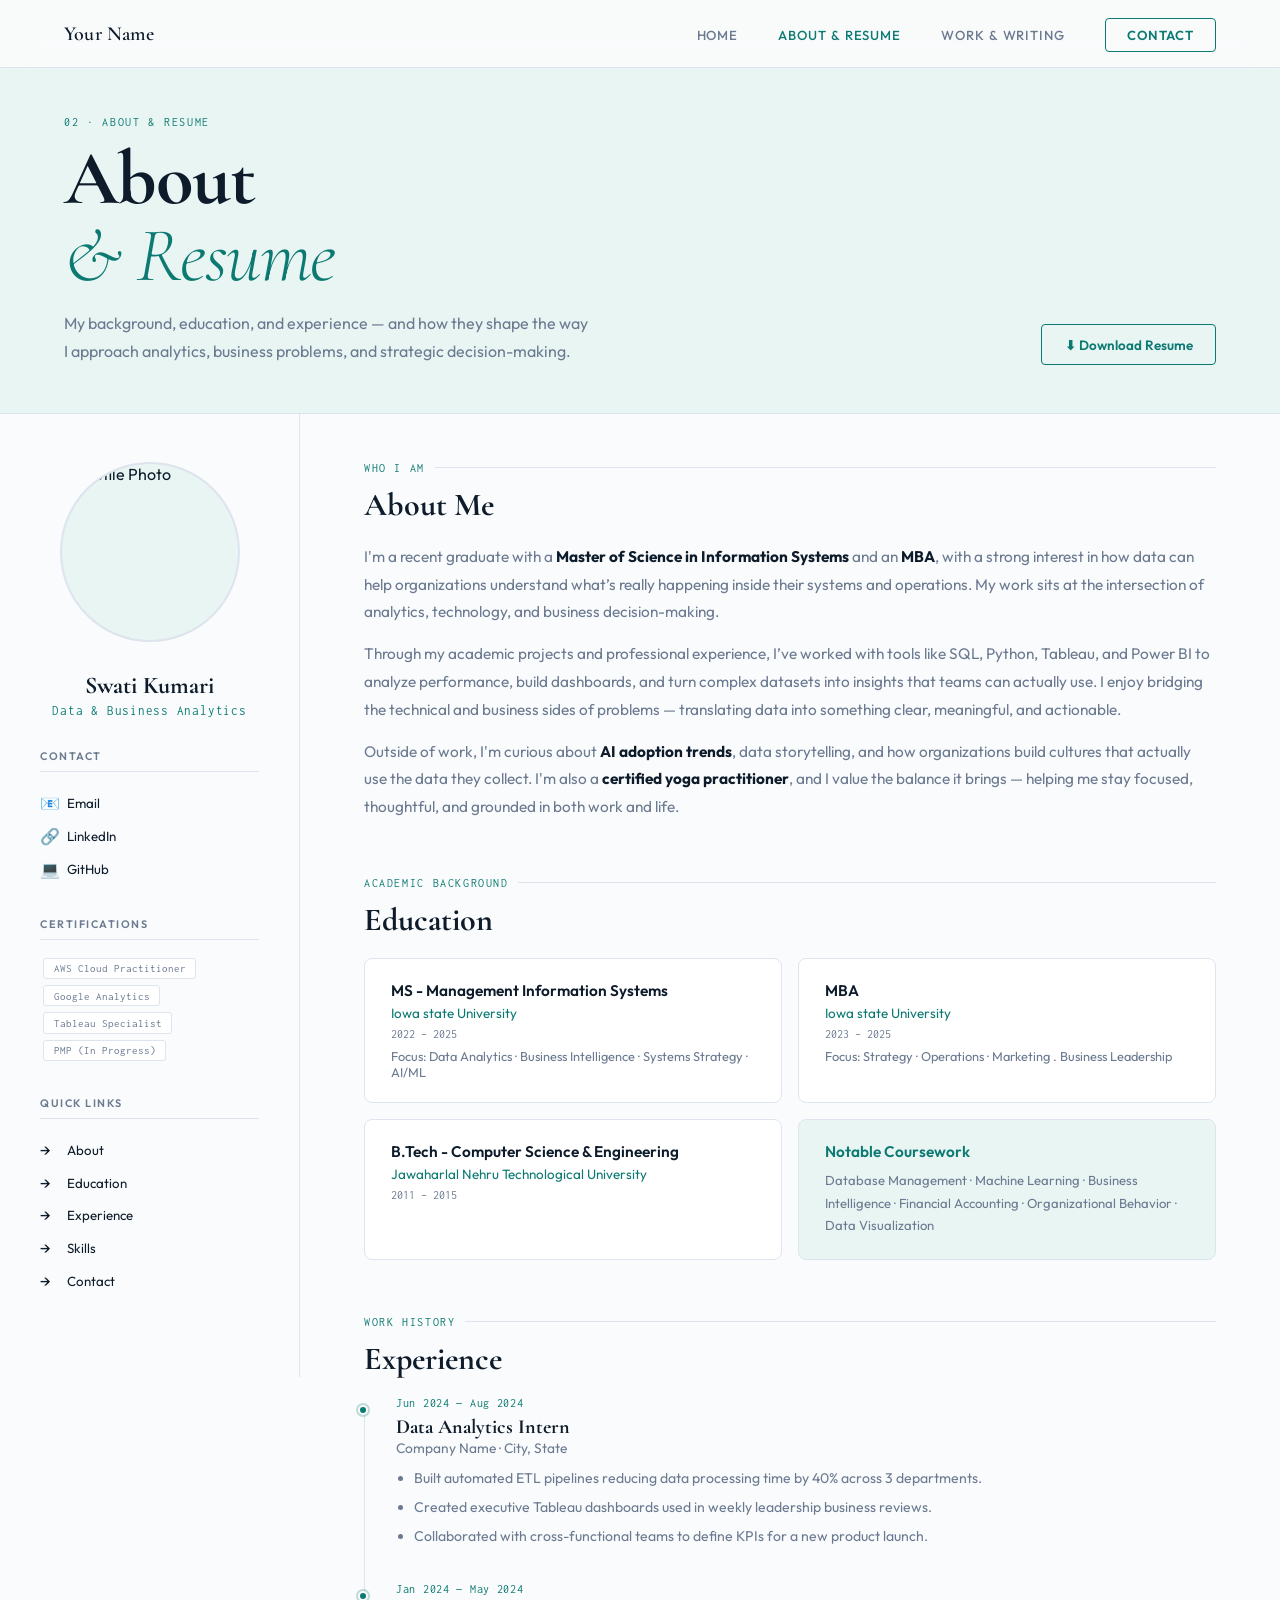
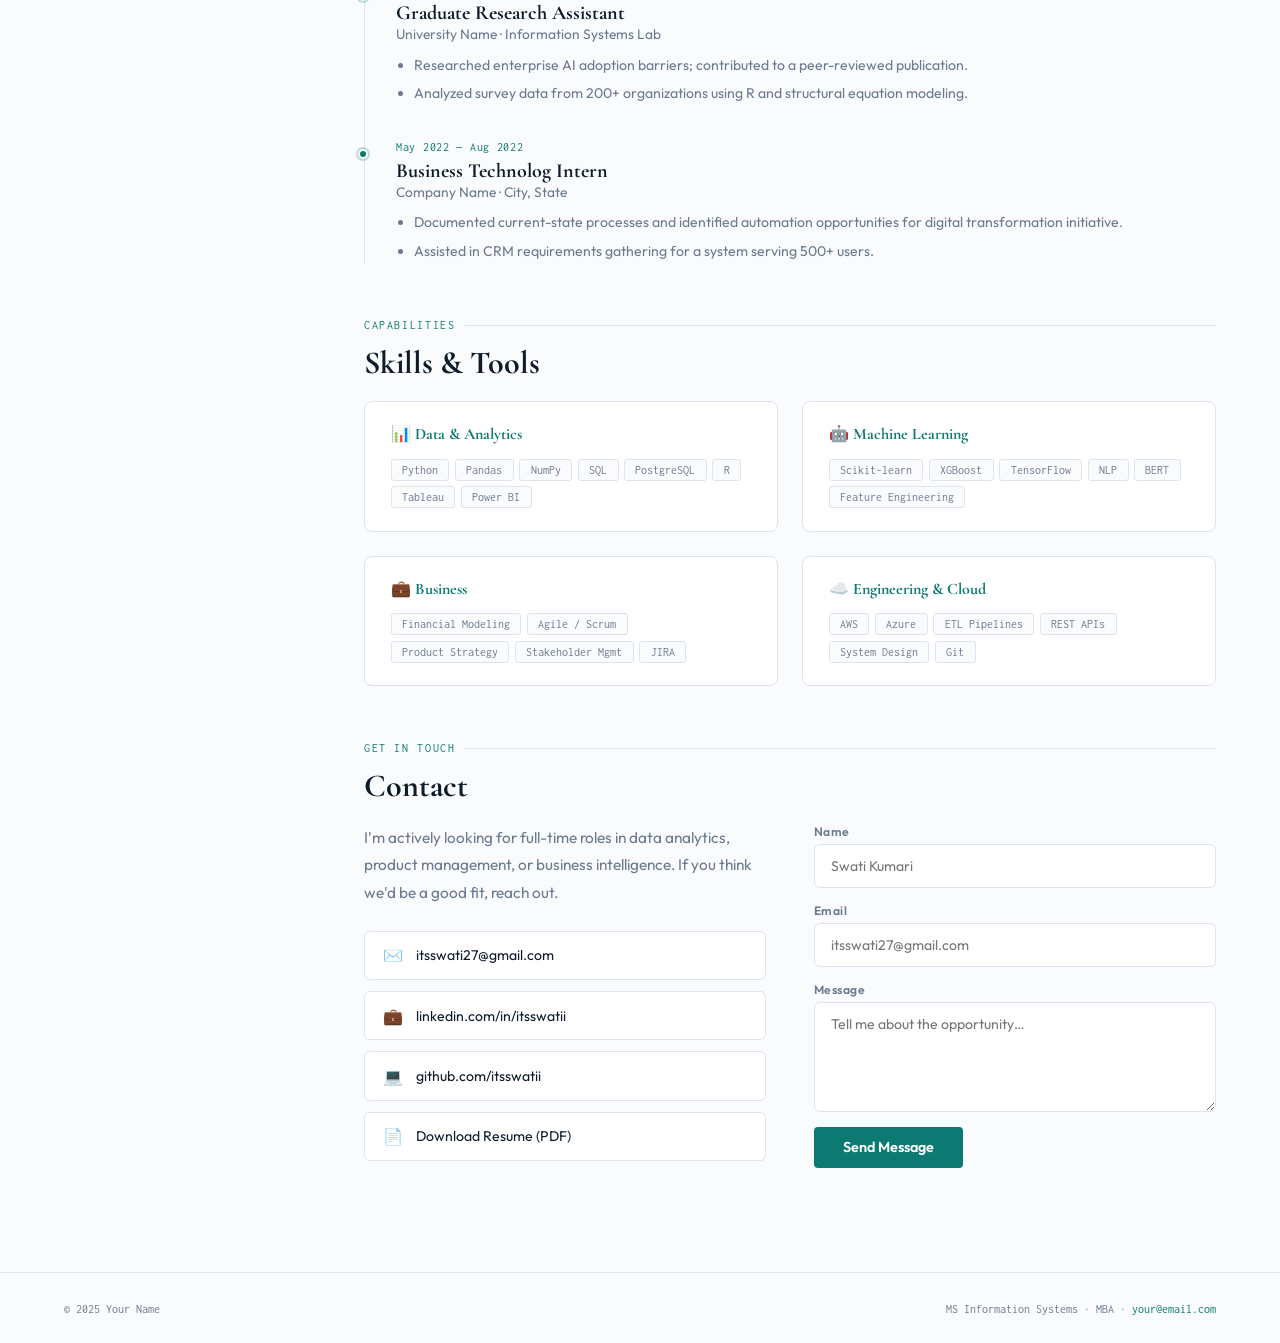
==== about.html @ 1154abdf "update!!!" ====
<!DOCTYPE html>
<html lang="en">
<head>
  <meta charset="UTF-8"/>
  <meta name="viewport" content="width=device-width, initial-scale=1.0"/>
  <title>About & Resume — Your Name</title>

  <link href="https://fonts.googleapis.com/css2?family=Cormorant+Garamond:ital,wght@0,300;0,400;0,600;0,700;1,300;1,400&family=Outfit:wght@300;400;500;600&family=Inconsolata:wght@400;500&display=swap" rel="stylesheet"/>
  <link rel="stylesheet" href="styles.css"/>
</head>
<body>

<nav>
  <a href="index.html" class="nav-name">Your Name</a>
  <ul class="nav-links">
    <li><a href="index.html">Home</a></li>
    <li><a href="about.html" class="active">About & Resume</a></li>
    <li><a href="work.html">Work & Writing</a></li>
    <li><a href="#contact" class="nav-cta">Contact</a></li>
  </ul>
</nav>

<div class="page-header">
  <div>
    <div class="page-eyebrow">02 · About & Resume</div>
    <h1 class="page-title">About<br/><em>& Resume</em></h1>
    <p class="page-desc">My background, education, and experience — and how they shape the way I approach analytics, business problems, and strategic decision-making.</p>
  </div>
  <div class="page-header-right">
    <a href="resume/SwatiKumari_resume.pdf" class="download-btn">⬇ Download Resume</a>
  </div>
</div>

<main class="about-layout">
  <aside class="sidebar">
    <div class="photo-wrap">
        <img src="img/profile.jpg" alt="Profile Photo">
    </div>

    <div class="sidebar-name">Swati Kumari</div>
    <div class="sidebar-title">Data & Business Analytics</div>
   
     <div class="sidebar-section">
      <div class="sidebar-section-label">Contact</div>
      <a href="mailto:swatik@iastate.edu" class="sidebar-link"><span class="ico">📧</span>Email</a>
      <a href="https://www.linkedin.com/in/swati-kumarii" class="sidebar-link" target="_blank"><span class="ico">🔗</span> LinkedIn</a>
      <a href="https://github.com/itsswatii" class="sidebar-link" target="_blank"><span class="ico">💻</span>GitHub</a>
    </div>

    <div class="sidebar-section">
      <div class="sidebar-section-label">Certifications</div>
      <span class="sidebar-tag">AWS Cloud Practitioner</span>
      <span class="sidebar-tag">Google Analytics</span>
      <span class="sidebar-tag">Tableau Specialist</span>
      <span class="sidebar-tag">PMP (In Progress)</span>
    </div>

    <div class="sidebar-section">
      <div class="sidebar-section-label">Quick Links</div>
      <a href="#about" class="sidebar-link"><span class="ico">→</span>About</a>
      <a href="#education" class="sidebar-link"><span class="ico">→</span>Education</a>
      <a href="#experience" class="sidebar-link"><span class="ico">→</span>Experience</a>
      <a href="#skills" class="sidebar-link"><span class="ico">→</span>Skills</a>
      <a href="#contact" class="sidebar-link"><span class="ico">→</span>Contact</a>
    </div>
  </aside>

  <div class="content">

     <!-- ABOUT -->
    <div class="content-section reveal" id="about">
      <div class="cs-label">Who I Am</div>
      <h2 class="cs-title">About Me</h2>
      <div class="cs-text">
        <p>I'm a recent graduate with a <strong>Master of Science in Information Systems</strong> and an <strong>MBA</strong>, with a strong interest in how data can help organizations understand what’s really happening inside their systems and operations. My work sits at the intersection of analytics, technology, and business decision-making.</p>
        <p>Through my academic projects and professional experience, I’ve worked with tools like SQL, Python, Tableau, and Power BI to analyze performance, build dashboards, and turn complex datasets into insights that teams can actually use. I enjoy bridging the technical and business sides of problems — translating data into something clear, meaningful, and actionable.</p>
        <p>Outside of work, I'm curious about <strong>AI adoption trends</strong>, data storytelling, and how organizations build cultures that actually use the data they collect. I'm also a <strong>certified yoga practitioner</strong>, and I value the balance it brings — helping me stay focused, thoughtful, and grounded in both work and life.</p>
      </div>
    </div>

<!-- EDUCATION -->
    <div class="content-section reveal" id="education">
      <div class="cs-label">Academic Background</div>
      <h2 class="cs-title">Education</h2>
      <div class="edu-grid">
        <div class="edu-card">
          <div class="edu-degree">MS - Management Information Systems</div>
          <div class="edu-school">Iowa state University</div>
          <div class="edu-meta">2022 – 2025</div>
          <div class="edu-meta" style="margin-top:.5rem;color:var(--muted);font-family:'Outfit',sans-serif;font-size:.8rem;">Focus: Data Analytics · Business Intelligence · Systems Strategy · AI/ML</div>
        </div>
        <div class="edu-card">
          <div class="edu-degree">MBA</div>
          <div class="edu-school">Iowa state University</div>
          <div class="edu-meta">2023 – 2025</div>
          <div class="edu-meta" style="margin-top:.5rem;color:var(--muted);font-family:'Outfit',sans-serif;font-size:.8rem;">Focus: Strategy · Operations · Marketing . Business Leadership</div>
        </div>
        <div class="edu-card">
          <div class="edu-degree">B.Tech - Computer Science & Engineering</div>
          <div class="edu-school">Jawaharlal Nehru Technological University</div>
          <div class="edu-meta">2011 – 2015</div>
        </div>
        <div class="edu-card" style="background:var(--mint-bg);">
          <div class="edu-degree" style="color:var(--teal)">Notable Coursework</div>
          <div class="edu-meta" style="font-family:'Outfit',sans-serif;color:var(--muted);font-size:.82rem;margin-top:.5rem;line-height:1.7;">Database Management · Machine Learning · Business Intelligence · Financial Accounting · Organizational Behavior · Data Visualization</div>
        </div>
      </div>
    </div>

    <!-- EXPERIENCE -->
<!-- EXPERIENCE -->
    <div class="content-section reveal" id="experience">
      <div class="cs-label">Work History</div>
      <h2 class="cs-title">Experience</h2>
      <div class="timeline">
        <div class="tl-item">
          <div class="tl-dot"></div>
          <div class="tl-period">Jun 2024 — Aug 2024</div>
          <div class="tl-role">Data Analytics Intern</div>
          <div class="tl-org">Company Name · City, State</div>
          <ul class="tl-bullets">
            <li>Built automated ETL pipelines reducing data processing time by 40% across 3 departments.</li>
            <li>Created executive Tableau dashboards used in weekly leadership business reviews.</li>
            <li>Collaborated with cross-functional teams to define KPIs for a new product launch.</li>
          </ul>
        </div>
        <div class="tl-item">
          <div class="tl-dot"></div>
          <div class="tl-period">Jan 2024 — May 2024</div>
          <div class="tl-role">Graduate Research Assistant</div>
          <div class="tl-org">University Name · Information Systems Lab</div>
          <ul class="tl-bullets">
            <li>Researched enterprise AI adoption barriers; contributed to a peer-reviewed publication.</li>
            <li>Analyzed survey data from 200+ organizations using R and structural equation modeling.</li>
          </ul>
        </div>
        <div class="tl-item">
          <div class="tl-dot"></div>
          <div class="tl-period">May 2022 — Aug 2022</div>
          <div class="tl-role">Business Technolog Intern</div>
          <div class="tl-org">Company Name · City, State</div>
          <ul class="tl-bullets">
            <li>Documented current-state processes and identified automation opportunities for digital transformation initiative.</li>
            <li>Assisted in CRM requirements gathering for a system serving 500+ users.</li>
          </ul>
        </div>
      </div>
    </div>

    <!-- SKILLS -->
    <div class="content-section reveal" id="skills">
      <div class="cs-label">Capabilities</div>
      <h2 class="cs-title">Skills & Tools</h2>
      <div class="skills-cols">
        <div class="skill-group">
          <div class="sg-title">📊 Data & Analytics</div>
          <div class="sg-tags">
            <span class="sg-tag">Python</span><span class="sg-tag">Pandas</span><span class="sg-tag">NumPy</span>
            <span class="sg-tag">SQL</span><span class="sg-tag">PostgreSQL</span><span class="sg-tag">R</span>
            <span class="sg-tag">Tableau</span><span class="sg-tag">Power BI</span>
          </div>
        </div>
        <div class="skill-group">
          <div class="sg-title">🤖 Machine Learning</div>
          <div class="sg-tags">
            <span class="sg-tag">Scikit-learn</span><span class="sg-tag">XGBoost</span><span class="sg-tag">TensorFlow</span>
            <span class="sg-tag">NLP</span><span class="sg-tag">BERT</span><span class="sg-tag">Feature Engineering</span>
          </div>
        </div>
        <div class="skill-group">
          <div class="sg-title">💼 Business</div>
          <div class="sg-tags">
            <span class="sg-tag">Financial Modeling</span><span class="sg-tag">Agile / Scrum</span>
            <span class="sg-tag">Product Strategy</span><span class="sg-tag">Stakeholder Mgmt</span>
            <span class="sg-tag">JIRA</span>
          </div>
        </div>
        <div class="skill-group">
          <div class="sg-title">☁️ Engineering & Cloud</div>
          <div class="sg-tags">
            <span class="sg-tag">AWS</span><span class="sg-tag">Azure</span><span class="sg-tag">ETL Pipelines</span>
            <span class="sg-tag">REST APIs</span><span class="sg-tag">System Design</span><span class="sg-tag">Git</span>
          </div>
        </div>
      </div>
    </div>

    <!-- CONTACT -->
    <div class="content-section reveal" id="contact">
      <div class="cs-label">Get in Touch</div>
      <h2 class="cs-title">Contact</h2>
      <div class="contact-grid">
        <div>
          <p class="contact-intro">I'm actively looking for full-time roles in data analytics, product management, or business intelligence. If you think we'd be a good fit, reach out.</p>
          <div class="contact-links">
            <a href="mailto:itsswati27@gmail.com" class="contact-link"><span class="cl-icon">✉️</span>itsswati27@gmail.com</a>
            <a href="https://linkedin.com/in/itsswatii" class="contact-link" target="_blank"><span class="cl-icon">💼</span>linkedin.com/in/itsswatii</a>
            <a href="https://github.com/itsswatii" class="contact-link" target="_blank"><span class="cl-icon">💻</span>github.com/itsswatii</a>
            <a href="resume/SwatiKumari_resume.pdf" class="contact-link" target="_blank"><span class="cl-icon">📄</span>Download Resume (PDF)</a>
          </div>
        </div>

        <div>
          <div class="cf-group"><label class="cf-label">Name</label><input type="text" class="cf-input" placeholder="Swati Kumari"/></div>
          <div class="cf-group"><label class="cf-label">Email</label><input type="email" class="cf-input" placeholder="itsswati27@gmail.com"/></div>
          <div class="cf-group"><label class="cf-label">Message</label><textarea class="cf-textarea" placeholder="Tell me about the opportunity…"></textarea></div>
          <button class="btn-solid" onclick="this.textContent='Sent ✓';this.style.background='var(--teal-lt)'">Send Message</button>
        </div>
      </div>
    </div>

  </div>
</main>

<footer>
  <div>© 2025 Your Name</div>
  <div>MS Information Systems · MBA · <a href="mailto:your@email.com">your@email.com</a></div>
</footer>

<script src="script.js"></script>
</body>
</html>
---- styles.css ----
:root {
  --ink: #0D1B2A;
  --teal: #0C7A72;
  --teal-lt: #14A89D;
  --mint-bg: #E8F5F3;
  --sky-bg: #EAF2FF;
  --sand-bg: #FBF7F0;
  --white: #FAFBFC;
  --muted: #6B7A90;
  --border: #DDE4ED;
  --nav-h: 68px;
}

*,
*::before,
*::after {
  box-sizing: border-box;
  margin: 0;
  padding: 0;
}

html {
  scroll-behavior: smooth;
}

body {
  font-family: 'Outfit', sans-serif;
  background: var(--white);
  color: var(--ink);
  overflow-x: hidden;
}

/* =========================
   NAV
========================= */
nav {
  position: fixed;
  top: 0;
  left: 0;
  right: 0;
  z-index: 200;
  height: var(--nav-h);
  display: flex;
  align-items: center;
  justify-content: space-between;
  padding: 0 4rem;
  background: rgba(250, 251, 252, 0.92);
  backdrop-filter: blur(14px);
  border-bottom: 1px solid var(--border);
}

.nav-name {
  font-family: 'Cormorant Garamond', serif;
  font-size: 1.25rem;
  font-weight: 600;
  color: var(--ink);
  text-decoration: none;
  letter-spacing: 0.01em;
}

.nav-links {
  display: flex;
  align-items: center;
  gap: 2.5rem;
  list-style: none;
}

.nav-links a {
  text-decoration: none;
  color: var(--muted);
  font-size: 0.82rem;
  font-weight: 500;
  letter-spacing: 0.07em;
  text-transform: uppercase;
  transition: color 0.2s;
}

.nav-links a:hover,
.nav-links a.active {
  color: var(--teal);
}

.nav-cta {
  padding: 0.5rem 1.3rem;
  border: 1.5px solid var(--teal);
  border-radius: 4px;
  color: var(--teal) !important;
  font-weight: 600 !important;
  transition: background 0.2s, color 0.2s !important;
}

.nav-cta:hover {
  background: var(--teal);
  color: #fff !important;
}

/* =========================
   SHARED PAGE HEADER
========================= */
.page-header {
  padding-top: var(--nav-h);
  padding: calc(var(--nav-h) + 3rem) 4rem 3rem;
  border-bottom: 1px solid var(--border);
  display: grid;
  grid-template-columns: 1fr auto;
  align-items: end;
  gap: 2rem;
  background: var(--mint-bg);
}

.work-header {
  background: var(--sky-bg);
}

.page-eyebrow {
  font-family: 'Inconsolata', monospace;
  font-size: 0.75rem;
  letter-spacing: 0.14em;
  color: var(--teal);
  text-transform: uppercase;
  margin-bottom: 0.8rem;
}

.page-title {
  font-family: 'Cormorant Garamond', serif;
  font-size: clamp(3rem, 6vw, 5.5rem);
  font-weight: 700;
  line-height: 1;
  letter-spacing: -0.02em;
  color: var(--ink);
}

.page-title em {
  font-style: italic;
  font-weight: 300;
  color: var(--teal);
}

.page-desc {
  font-size: 1rem;
  color: var(--muted);
  line-height: 1.7;
  max-width: 48ch;
  margin-top: 1rem;
}

.page-header-right {
  text-align: right;
}

.download-btn {
  display: inline-flex;
  align-items: center;
  gap: 0.5rem;
  padding: 0.7rem 1.4rem;
  border: 1.5px solid var(--teal);
  border-radius: 4px;
  color: var(--teal);
  font-size: 0.84rem;
  font-weight: 600;
  text-decoration: none;
  transition: background 0.2s, color 0.2s;
}

.download-btn:hover {
  background: var(--teal);
  color: #fff;
}

/* =========================
   SHARED BUTTONS
========================= */
.btn-solid {
  padding: 0.72rem 1.8rem;
  background: var(--teal);
  color: #fff;
  border: none;
  border-radius: 4px;
  font-family: 'Outfit', sans-serif;
  font-size: 0.9rem;
  font-weight: 600;
  text-decoration: none;
  cursor: pointer;
  transition: background 0.2s, transform 0.2s;
}

.btn-solid:hover {
  background: var(--teal-lt);
  transform: translateY(-2px);
}

.btn-outline {
  padding: 0.72rem 1.8rem;
  background: transparent;
  color: var(--ink);
  border: 1.5px solid var(--border);
  border-radius: 4px;
  font-family: 'Outfit', sans-serif;
  font-size: 0.9rem;
  font-weight: 500;
  text-decoration: none;
  cursor: pointer;
  transition: border-color 0.2s, color 0.2s;
}

.btn-outline:hover {
  border-color: var(--teal);
  color: var(--teal);
}

/* =========================
   HOME / INDEX PAGE
========================= */
#hero {
  min-height: 100vh;
  padding-top: var(--nav-h);
  display: grid;
  grid-template-columns: 1fr 420px;
  align-items: center;
  padding-left: 4rem;
  padding-right: 4rem;
  gap: 4rem;
  border-bottom: 1px solid var(--border);
}

.hero-type {
  animation: fadeUp 0.9s 0.1s ease both;
}

.hero-line {
  display: block;
  font-family: 'Cormorant Garamond', serif;
  line-height: 1;
  letter-spacing: -0.02em;
}

.hl-sm {
  font-size: clamp(1.1rem, 2vw, 1.4rem);
  font-weight: 300;
  color: var(--muted);
  letter-spacing: 0.12em;
  font-family: 'Inconsolata', monospace;
  margin-bottom: 0.6rem;
}

.hl-xl {
  font-size: clamp(4.5rem, 8vw, 7.5rem);
  font-weight: 700;
  color: var(--ink);
}

.hl-xl-teal {
  font-size: clamp(4.5rem, 8vw, 7.5rem);
  font-weight: 300;
  color: var(--teal);
  font-style: italic;
}

.hl-md {
  font-size: clamp(2.2rem, 4vw, 3.5rem);
  font-weight: 600;
  color: var(--ink);
}

.hl-sub {
  font-family: 'Outfit', sans-serif;
  font-size: 1.02rem;
  font-weight: 400;
  color: var(--muted);
  line-height: 1.8;
  max-width: 44ch;
  margin-top: 1.5rem;
  margin-bottom: 2rem;
}

.hero-chips {
  display: flex;
  flex-wrap: wrap;
  gap: 0.5rem;
  margin-bottom: 2.2rem;
}

.chip {
  font-family: 'Inconsolata', monospace;
  font-size: 0.76rem;
  padding: 0.3rem 0.85rem;
  border: 1px solid var(--border);
  border-radius: 3px;
  color: var(--muted);
  background: #fff;
  letter-spacing: 0.04em;
}

.hero-actions {
  display: flex;
  gap: 1rem;
}

.hero-photo-col {
  display: flex;
  flex-direction: column;
  align-items: center;
  gap: 1.2rem;
  animation: fadeUp 0.9s 0.3s ease both;
}

.photo-frame {
  width: 300px;
  height: 300px;
  border-radius: 50%;
  border: 3px solid var(--border);
  overflow: hidden;
  position: relative;
  background: var(--mint-bg);
  display: flex;
  align-items: center;
  justify-content: center;
  transition: box-shadow 0.3s;
}

.photo-frame-elevated {
  box-shadow:
    0 20px 60px rgba(12, 122, 114, 0.10),
    0 8px 24px rgba(13, 27, 42, 0.06);
}

.photo-frame-elevated:hover,
.photo-frame:hover {
  box-shadow:
    0 28px 70px rgba(12, 122, 114, 0.16),
    0 10px 28px rgba(13, 27, 42, 0.08);
}

.photo-frame img {
  width: 100%;
  height: 100%;
  object-fit: cover;
  display: block;
}

.hero-mini-card {
  width: 100%;
  padding: 1rem 1.1rem;
  background: #fff;
  border: 1px solid var(--border);
  border-radius: 8px;
}

.hero-mini-label {
  font-family: 'Inconsolata', monospace;
  font-size: 0.72rem;
  letter-spacing: 0.12em;
  text-transform: uppercase;
  color: var(--teal);
  margin-bottom: 0.45rem;
}

.hero-mini-text {
  font-size: 0.88rem;
  line-height: 1.7;
  color: var(--muted);
}

.degree-badges {
  display: flex;
  flex-direction: column;
  gap: 0.6rem;
  width: 100%;
}

.badge {
  display: flex;
  align-items: center;
  gap: 0.8rem;
  padding: 0.85rem 1.1rem;
  background: #fff;
  border: 1px solid var(--border);
  border-radius: 8px;
  transition: border-color 0.2s, transform 0.2s, box-shadow 0.2s;
}

.badge:hover {
  border-color: var(--teal);
  transform: translateY(-2px);
  box-shadow: 0 10px 24px rgba(13, 27, 42, 0.05);
}

.badge-icon {
  font-size: 1.2rem;
}

.badge-text {
  font-size: 0.82rem;
}

.badge-text strong {
  display: block;
  color: var(--ink);
  font-weight: 600;
}

.badge-text span {
  color: var(--muted);
  font-size: 0.76rem;
}

.section-previews {
  display: grid;
  grid-template-columns: repeat(3, 1fr);
}

.preview-block {
  padding: 4rem;
  border-right: 1px solid var(--border);
  border-top: 1px solid var(--border);
  text-decoration: none;
  color: inherit;
  display: flex;
  flex-direction: column;
  justify-content: space-between;
  min-height: 340px;
  transition: opacity 0.2s;
  position: relative;
  overflow: hidden;
}

.preview-block:last-child {
  border-right: none;
}

.preview-block.mint {
  background: var(--mint-bg);
}

.preview-block.sky {
  background: var(--sky-bg);
}

.preview-block.sand {
  background: var(--sand-bg);
}

.preview-block::after {
  content: '→';
  position: absolute;
  bottom: 3.5rem;
  right: 4rem;
  font-size: 1.5rem;
  color: var(--teal);
  transform: translateX(-6px);
  transition: transform 0.3s;
}

.preview-block:hover::after {
  transform: translateX(0);
}

.preview-block:hover {
  opacity: 0.92;
}

.pb-num {
  font-family: 'Inconsolata', monospace;
  font-size: 0.72rem;
  letter-spacing: 0.14em;
  color: var(--teal);
  text-transform: uppercase;
  margin-bottom: 2rem;
}

.pb-title {
  font-family: 'Cormorant Garamond', serif;
  font-size: clamp(2rem, 3vw, 2.8rem);
  font-weight: 700;
  line-height: 1.1;
  margin-bottom: 0.8rem;
  color: var(--ink);
}

.pb-desc {
  font-size: 0.88rem;
  color: var(--muted);
  line-height: 1.7;
  max-width: 28ch;
}

/* =========================
   ABOUT PAGE
========================= */
main {
  display: grid;
  grid-template-columns: 300px 1fr;
  min-height: calc(100vh - var(--nav-h));
}

.sidebar {
  padding: 3rem 2.5rem;
  border-right: 1px solid var(--border);
  position: sticky;
  top: var(--nav-h);
  height: fit-content;
}

.photo-wrap {
  width: 180px;
  height: 180px;
  border-radius: 50%;
  border: 2px solid var(--border);
  overflow: hidden;
  background: var(--mint-bg);
  display: flex;
  align-items: center;
  justify-content: center;
  margin: 0 auto 1.8rem;
  position: relative;
  transition: box-shadow 0.3s;
  cursor: default;
}

.photo-wrap:hover {
  box-shadow: 0 12px 36px rgba(12, 122, 114, 0.15);
}

.photo-wrap img {
  width: 100%;
  height: 100%;
  object-fit: cover;
  display: block;
}

.sidebar-name {
  font-family: 'Cormorant Garamond', serif;
  font-size: 1.5rem;
  font-weight: 700;
  text-align: center;
  margin-bottom: 0.3rem;
}

.sidebar-title {
  font-size: 0.8rem;
  color: var(--teal);
  text-align: center;
  margin-bottom: 2rem;
  font-family: 'Inconsolata', monospace;
  letter-spacing: 0.06em;
}

.sidebar-center-block {
  text-align: center;
  margin-bottom: 1.8rem;
}

.sidebar-section {
  margin-bottom: 2rem;
}

.sidebar-section-label {
  font-size: 0.68rem;
  font-weight: 600;
  letter-spacing: 0.14em;
  text-transform: uppercase;
  color: var(--muted);
  border-bottom: 1px solid var(--border);
  padding-bottom: 0.5rem;
  margin-bottom: 0.9rem;
}

.sidebar-link {
  display: flex;
  align-items: center;
  gap: 0.6rem;
  font-size: 0.83rem;
  color: var(--ink);
  text-decoration: none;
  padding: 0.4rem 0;
  transition: color 0.2s;
}

.sidebar-link:hover {
  color: var(--teal);
}

.sidebar-link .ico {
  font-size: 1rem;
  width: 1.1rem;
}

.sidebar-tag {
  display: inline-block;
  font-family: 'Inconsolata', monospace;
  font-size: 0.7rem;
  padding: 0.22rem 0.6rem;
  border: 1px solid var(--border);
  border-radius: 3px;
  color: var(--muted);
  background: #fff;
  margin: 0.2rem;
}

.avail-badge {
  display: inline-flex;
  align-items: center;
  gap: 0.5rem;
  padding: 0.4rem 0.9rem;
  border-radius: 99px;
  background: #D1FAE5;
  color: #065F46;
  font-size: 0.75rem;
  font-weight: 600;
  font-family: 'Inconsolata', monospace;
  letter-spacing: 0.04em;
  margin-top: 0.5rem;
}

.avail-badge::before {
  content: '';
  width: 7px;
  height: 7px;
  border-radius: 50%;
  background: #10B981;
  flex-shrink: 0;
}

.content {
  padding: 3rem 4rem;
}

.content-section {
  margin-bottom: 3.5rem;
}

.cs-label {
  font-family: 'Inconsolata', monospace;
  font-size: 0.72rem;
  letter-spacing: 0.14em;
  color: var(--teal);
  text-transform: uppercase;
  margin-bottom: 0.7rem;
  display: flex;
  align-items: center;
  gap: 0.6rem;
}

.cs-label::after {
  content: '';
  flex: 1;
  height: 1px;
  background: var(--border);
}

.cs-title {
  font-family: 'Cormorant Garamond', serif;
  font-size: 2rem;
  font-weight: 700;
  margin-bottom: 1.2rem;
}

.cs-text {
  color: var(--muted);
  line-height: 1.8;
  font-size: 0.96rem;
}

.cs-text strong {
  color: var(--ink);
}

.cs-text p + p {
  margin-top: 0.9rem;
}

.edu-grid {
  display: grid;
  grid-template-columns: repeat(2, 1fr);
  gap: 1rem;
  margin-top: 0.5rem;
}

.edu-card {
  padding: 1.4rem 1.6rem;
  border: 1px solid var(--border);
  border-radius: 8px;
  background: #fff;
  transition: border-color 0.25s, transform 0.2s;
  position: relative;
  overflow: hidden;
}

.edu-card::before {
  content: '';
  position: absolute;
  top: 0;
  left: 0;
  bottom: 0;
  width: 3px;
  background: var(--teal);
  opacity: 0;
  transition: opacity 0.25s;
}

.edu-card:hover {
  border-color: var(--teal);
  transform: translateY(-2px);
}

.edu-card:hover::before {
  opacity: 1;
}

.edu-degree {
  font-weight: 600;
  font-size: 0.96rem;
  margin-bottom: 0.3rem;
}

.edu-school {
  color: var(--teal);
  font-size: 0.84rem;
}

.edu-meta {
  color: var(--muted);
  font-size: 0.76rem;
  font-family: 'Inconsolata', monospace;
  margin-top: 0.4rem;
}

.edu-focus {
  margin-top: 0.5rem;
  color: var(--muted);
  font-family: 'Outfit', sans-serif;
  font-size: 0.8rem;
}

.edu-card-highlight {
  background: var(--mint-bg);
}

.edu-degree-highlight {
  color: var(--teal);
}

.edu-coursework {
  font-family: 'Outfit', sans-serif;
  color: var(--muted);
  font-size: 0.82rem;
  margin-top: 0.5rem;
  line-height: 1.7;
}

.timeline {
  position: relative;
  padding-left: 2rem;
}

.timeline::before {
  content: '';
  position: absolute;
  left: 0;
  top: 0.5rem;
  bottom: 0;
  width: 1px;
  background: var(--border);
}

.tl-item {
  position: relative;
  margin-bottom: 2.2rem;
}

.tl-dot {
  position: absolute;
  left: -2.4rem;
  top: 0.5rem;
  width: 10px;
  height: 10px;
  border-radius: 50%;
  background: var(--teal);
  border: 2px solid var(--white);
  box-shadow: 0 0 0 2px rgba(12, 122, 114, 0.25);
}

.tl-period {
  font-family: 'Inconsolata', monospace;
  font-size: 0.74rem;
  color: var(--teal);
  letter-spacing: 0.06em;
  margin-bottom: 0.35rem;
}

.tl-role {
  font-family: 'Cormorant Garamond', serif;
  font-size: 1.25rem;
  font-weight: 700;
}

.tl-org {
  color: var(--muted);
  font-size: 0.86rem;
  margin-bottom: 0.6rem;
}

.tl-bullets {
  color: var(--muted);
  font-size: 0.88rem;
  line-height: 1.75;
  padding-left: 1.1rem;
}

.tl-bullets li {
  margin-bottom: 0.25rem;
}

.skills-cols {
  display: grid;
  grid-template-columns: repeat(2, 1fr);
  gap: 1.5rem;
}

.skill-group {
  padding: 1.4rem 1.6rem;
  border: 1px solid var(--border);
  border-radius: 8px;
  background: #fff;
}

.sg-title {
  font-family: 'Cormorant Garamond', serif;
  font-size: 1rem;
  font-weight: 700;
  color: var(--teal);
  margin-bottom: 0.9rem;
  display: flex;
  align-items: center;
  gap: 0.5rem;
}

.sg-tags {
  display: flex;
  flex-wrap: wrap;
  gap: 0.35rem;
}

.sg-tag {
  font-family: 'Inconsolata', monospace;
  font-size: 0.73rem;
  padding: 0.25rem 0.65rem;
  border: 1px solid var(--border);
  border-radius: 3px;
  color: var(--muted);
  background: var(--white);
  transition: border-color 0.2s, color 0.2s;
}

.sg-tag:hover {
  border-color: var(--teal);
  color: var(--teal);
}

#contact {
  scroll-margin-top: var(--nav-h);
}

.contact-grid {
  display: grid;
  grid-template-columns: 1fr 1fr;
  gap: 3rem;
  align-items: start;
}

.contact-intro {
  color: var(--muted);
  line-height: 1.8;
  margin-bottom: 1.5rem;
  font-size: 0.96rem;
}

.contact-links {
  display: flex;
  flex-direction: column;
  gap: 0.7rem;
}

.contact-link {
  display: flex;
  align-items: center;
  gap: 0.9rem;
  padding: 0.85rem 1.1rem;
  border: 1px solid var(--border);
  border-radius: 6px;
  background: #fff;
  color: var(--ink);
  text-decoration: none;
  font-size: 0.88rem;
  transition: border-color 0.2s, color 0.2s;
}

.contact-link:hover {
  border-color: var(--teal);
  color: var(--teal);
}

.cl-icon {
  font-size: 1rem;
  width: 1.2rem;
  text-align: center;
}

.cf-group {
  display: flex;
  flex-direction: column;
  gap: 0.35rem;
  margin-bottom: 0.9rem;
}

.cf-label {
  font-size: 0.76rem;
  font-weight: 600;
  color: var(--muted);
  letter-spacing: 0.04em;
}

.cf-input,
.cf-textarea {
  background: #fff;
  border: 1px solid var(--border);
  border-radius: 6px;
  padding: 0.75rem 1rem;
  font-family: 'Outfit', sans-serif;
  font-size: 0.88rem;
  color: var(--ink);
  outline: none;
  transition: border-color 0.2s;
}

.cf-input:focus,
.cf-textarea:focus {
  border-color: var(--teal);
}

.cf-textarea {
  min-height: 110px;
  resize: vertical;
}

/* =========================
   WORK PAGE
========================= */
.work-main {
  padding: 3.5rem 4rem;
  max-width: 1200px;
  margin: 0 auto;
}

.tab-bar {
  display: flex;
  border-bottom: 1px solid var(--border);
  background: #fff;
  padding: 0 4rem;
  position: sticky;
  top: var(--nav-h);
  z-index: 100;
}

.tab-btn {
  padding: 1.1rem 0;
  margin-right: 2.5rem;
  border: none;
  background: none;
  cursor: pointer;
  font-family: 'Outfit', sans-serif;
  font-size: 0.84rem;
  font-weight: 500;
  color: var(--muted);
  letter-spacing: 0.04em;
  border-bottom: 2px solid transparent;
  transition: color 0.2s, border-color 0.2s;
}

.tab-btn.active {
  color: var(--teal);
  border-bottom-color: var(--teal);
}

.tab-btn:hover {
  color: var(--teal);
}

.filter-row {
  display: flex;
  flex-wrap: wrap;
  gap: 0.5rem;
  margin-bottom: 2.5rem;
  align-items: center;
}

.filter-label {
  font-size: 0.76rem;
  color: var(--muted);
  font-family: 'Inconsolata', monospace;
  letter-spacing: 0.06em;
  margin-right: 0.5rem;
}

.filter-chip {
  padding: 0.28rem 0.8rem;
  border: 1px solid var(--border);
  border-radius: 3px;
  font-family: 'Inconsolata', monospace;
  font-size: 0.72rem;
  color: var(--muted);
  background: #fff;
  cursor: pointer;
  transition: all 0.2s;
}

.filter-chip:hover,
.filter-chip.active {
  background: var(--teal);
  color: #fff;
  border-color: var(--teal);
}

.projects-grid {
  display: grid;
  grid-template-columns: repeat(2, 1fr);
  gap: 1.3rem;
}

.proj-card {
  border: 1px solid var(--border);
  border-radius: 10px;
  padding: 2rem;
  background: #fff;
  overflow: hidden;
  position: relative;
  transition: border-color 0.25s, transform 0.25s, box-shadow 0.25s;
  cursor: default;
}

.proj-card::before {
  content: '';
  position: absolute;
  top: 0;
  left: 0;
  right: 0;
  height: 3px;
  background: linear-gradient(90deg, var(--teal), var(--teal-lt));
  transform: scaleX(0);
  transform-origin: left;
  transition: transform 0.3s;
}

.proj-card:hover {
  border-color: var(--teal);
  transform: translateY(-3px);
  box-shadow: 0 16px 40px rgba(12, 122, 114, 0.1);
}

.proj-card:hover::before {
  transform: scaleX(1);
}

.proj-num {
  font-family: 'Inconsolata', monospace;
  font-size: 0.7rem;
  color: var(--teal);
  letter-spacing: 0.1em;
  margin-bottom: 0.7rem;
}

.proj-title {
  font-family: 'Cormorant Garamond', serif;
  font-size: 1.4rem;
  font-weight: 700;
  line-height: 1.2;
  margin-bottom: 0.7rem;
}

.proj-desc {
  color: var(--muted);
  font-size: 0.88rem;
  line-height: 1.7;
  margin-bottom: 1.2rem;
}

.proj-outcome {
  display: inline-flex;
  align-items: center;
  gap: 0.4rem;
  font-size: 0.78rem;
  color: var(--teal);
  background: var(--mint-bg);
  padding: 0.3rem 0.7rem;
  border-radius: 3px;
  font-family: 'Inconsolata', monospace;
  margin-bottom: 1.1rem;
}

.proj-tags {
  display: flex;
  flex-wrap: wrap;
  gap: 0.35rem;
}

.proj-tag {
  font-family: 'Inconsolata', monospace;
  font-size: 0.7rem;
  color: var(--muted);
  padding: 0.2rem 0.55rem;
  border: 1px solid var(--border);
  border-radius: 3px;
  background: var(--white);
}

.blog-list {
  display: flex;
  flex-direction: column;
  gap: 0;
}

.blog-row {
  display: grid;
  grid-template-columns: 160px 1fr auto;
  align-items: center;
  gap: 2rem;
  padding: 2rem 0;
  border-bottom: 1px solid var(--border);
  text-decoration: none;
  color: inherit;
  transition: background 0.2s;
  border-radius: 4px;
}

.blog-row:first-child {
  border-top: 1px solid var(--border);
}

.blog-row:hover .br-title {
  color: var(--teal);
}

.br-meta {
  font-family: 'Inconsolata', monospace;
  font-size: 0.72rem;
  color: var(--teal);
  letter-spacing: 0.06em;
}

.br-date {
  font-size: 0.72rem;
  color: var(--muted);
  font-family: 'Inconsolata', monospace;
  margin-top: 0.3rem;
}

.br-title {
  font-family: 'Cormorant Garamond', serif;
  font-size: 1.35rem;
  font-weight: 700;
  margin-bottom: 0.4rem;
  transition: color 0.2s;
}

.br-excerpt {
  font-size: 0.86rem;
  color: var(--muted);
  line-height: 1.65;
}

.br-arrow {
  font-size: 1.2rem;
  color: var(--border);
  transition: color 0.3s, transform 0.3s;
}

.blog-row:hover .br-arrow {
  color: var(--teal);
  transform: translateX(4px);
}

.panel-header {
  margin-bottom: 2.5rem;
}

.panel-eyebrow {
  font-family: 'Inconsolata', monospace;
  font-size: 0.72rem;
  letter-spacing: 0.14em;
  color: var(--teal);
  text-transform: uppercase;
  margin-bottom: 0.5rem;
}

.panel-title {
  font-family: 'Cormorant Garamond', serif;
  font-size: 2.2rem;
  font-weight: 700;
}

.work-delay-1 { transition-delay: 0.08s; }
.work-delay-2 { transition-delay: 0.16s; }
.work-delay-3 { transition-delay: 0.24s; }
.work-delay-4 { transition-delay: 0.32s; }
.work-delay-5 { transition-delay: 0.40s; }

/* =========================
   FOOTER
========================= */
footer {
  padding: 1.8rem 4rem;
  border-top: 1px solid var(--border);
  display: flex;
  justify-content: space-between;
  align-items: center;
  font-size: 0.78rem;
  color: var(--muted);
  font-family: 'Inconsolata', monospace;
}

footer a {
  color: var(--teal);
  text-decoration: none;
}

/* =========================
   REVEAL / ANIMATION
========================= */
.reveal {
  opacity: 0;
  transform: translateY(20px);
  transition: opacity 0.65s ease, transform 0.65s ease;
}

.reveal.on {
  opacity: 1;
  transform: none;
}

@keyframes fadeUp {
  from {
    opacity: 0;
    transform: translateY(24px);
  }
  to {
    opacity: 1;
    transform: none;
  }
}

/* =========================
   RESPONSIVE
========================= */
@media (max-width: 960px) {
  nav {
    padding: 0 1.5rem;
  }

  #hero {
    grid-template-columns: 1fr;
    padding: calc(var(--nav-h) + 2rem) 1.5rem 3rem;
    gap: 2.5rem;
  }

  .hero-photo-col {
    flex-direction: row;
    flex-wrap: wrap;
    justify-content: center;
  }

  .photo-frame {
    width: 200px;
    height: 200px;
  }

  .section-previews {
    grid-template-columns: 1fr;
  }

  .preview-block {
    border-right: none;
    border-bottom: 1px solid var(--border);
    min-height: 220px;
  }

  .page-header {
    padding: calc(var(--nav-h) + 2rem) 1.5rem 2rem;
    grid-template-columns: 1fr;
  }

  main {
    grid-template-columns: 1fr;
  }

  .sidebar {
    position: static;
    border-right: none;
    border-bottom: 1px solid var(--border);
    padding: 2rem 1.5rem;
  }

  .content {
    padding: 2rem 1.5rem;
  }

  .edu-grid,
  .skills-cols,
  .contact-grid {
    grid-template-columns: 1fr;
  }

  .tab-bar {
    padding: 0 1.5rem;
  }

  .work-main {
    padding: 2.5rem 1.5rem;
  }

  .projects-grid {
    grid-template-columns: 1fr;
  }

  .blog-row {
    grid-template-columns: 1fr;
    gap: 0.5rem;
  }

  .br-arrow {
    display: none;
  }

  footer {
    flex-direction: column;
    gap: 0.4rem;
    text-align: center;
    padding: 1.5rem;
  }
}

.about-layout {
  display: grid;
  grid-template-columns: 300px 1fr;
  min-height: calc(100vh - var(--nav-h));
}

.work-header {
  background: var(--sky-bg);
  display: block;
}

.work-main {
  display: block;
  padding: 3.5rem 4rem;
  max-width: 1200px;
  margin: 0 auto;
}
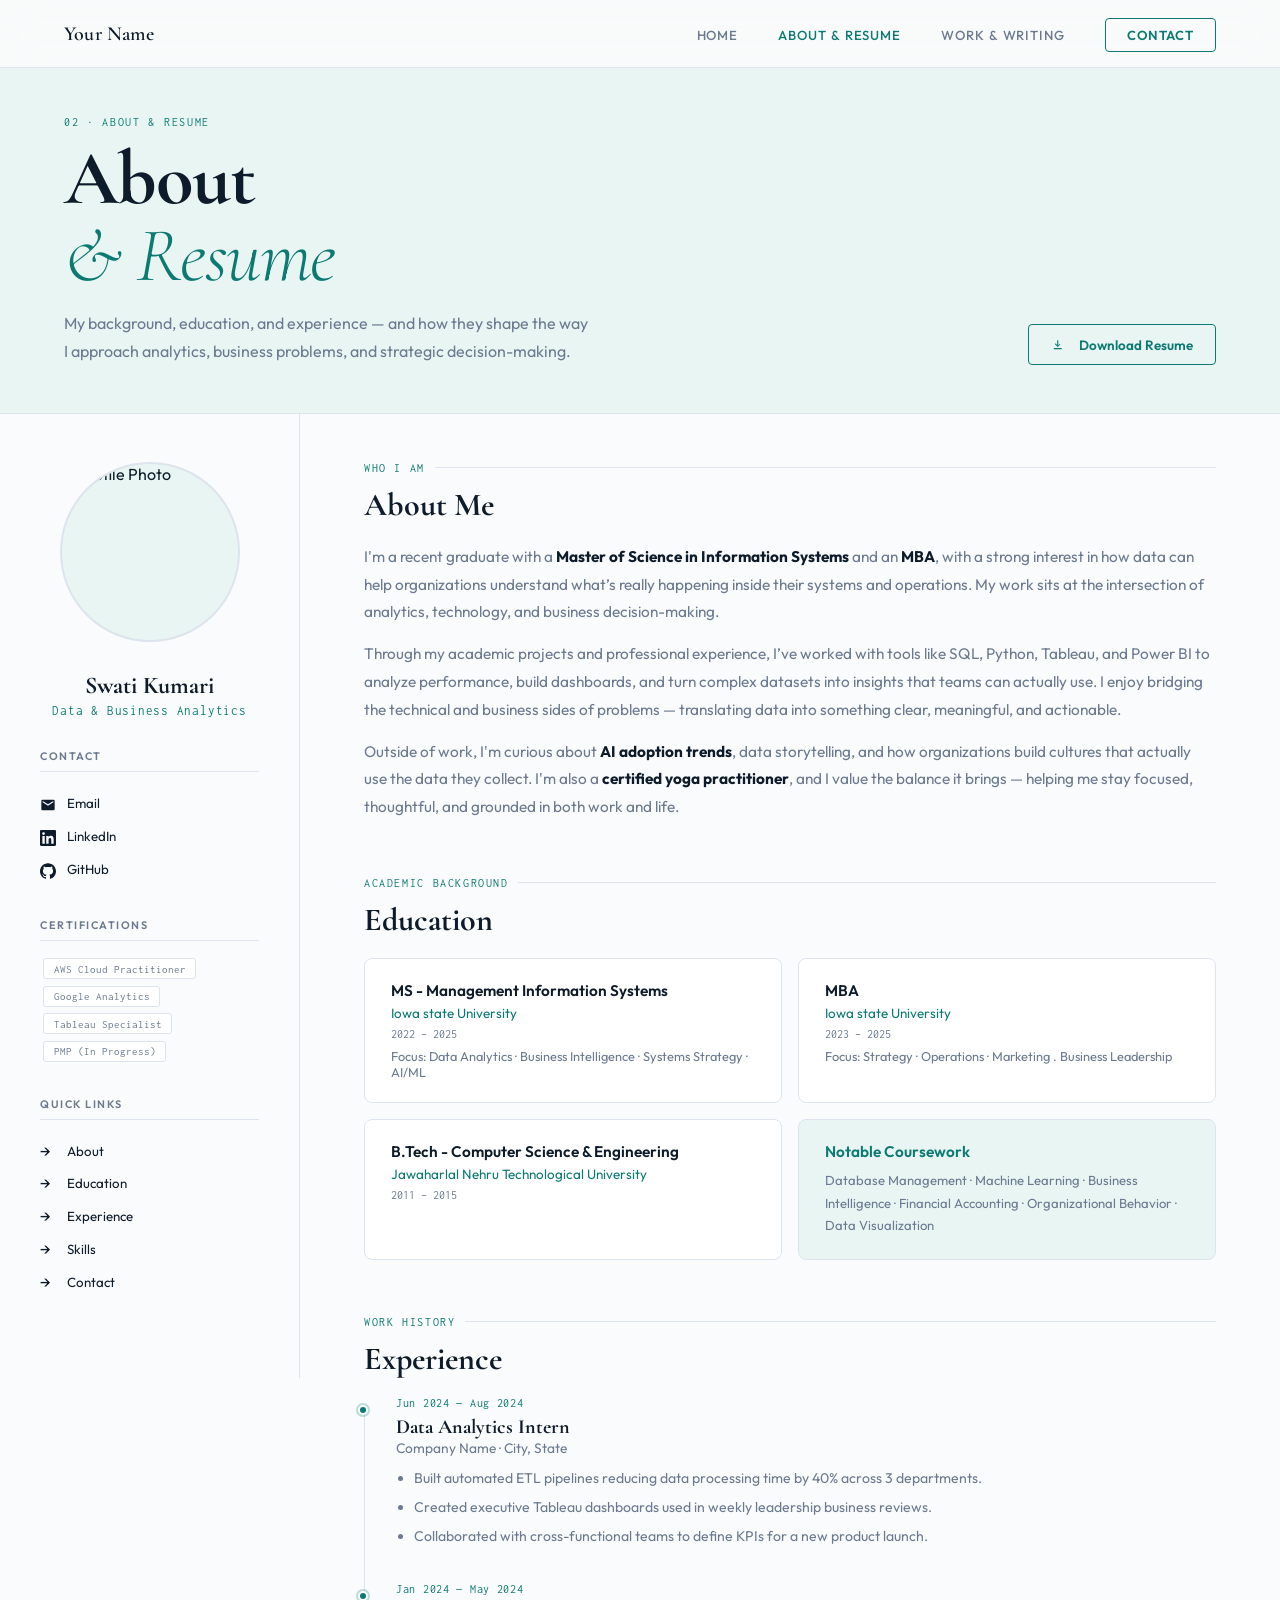
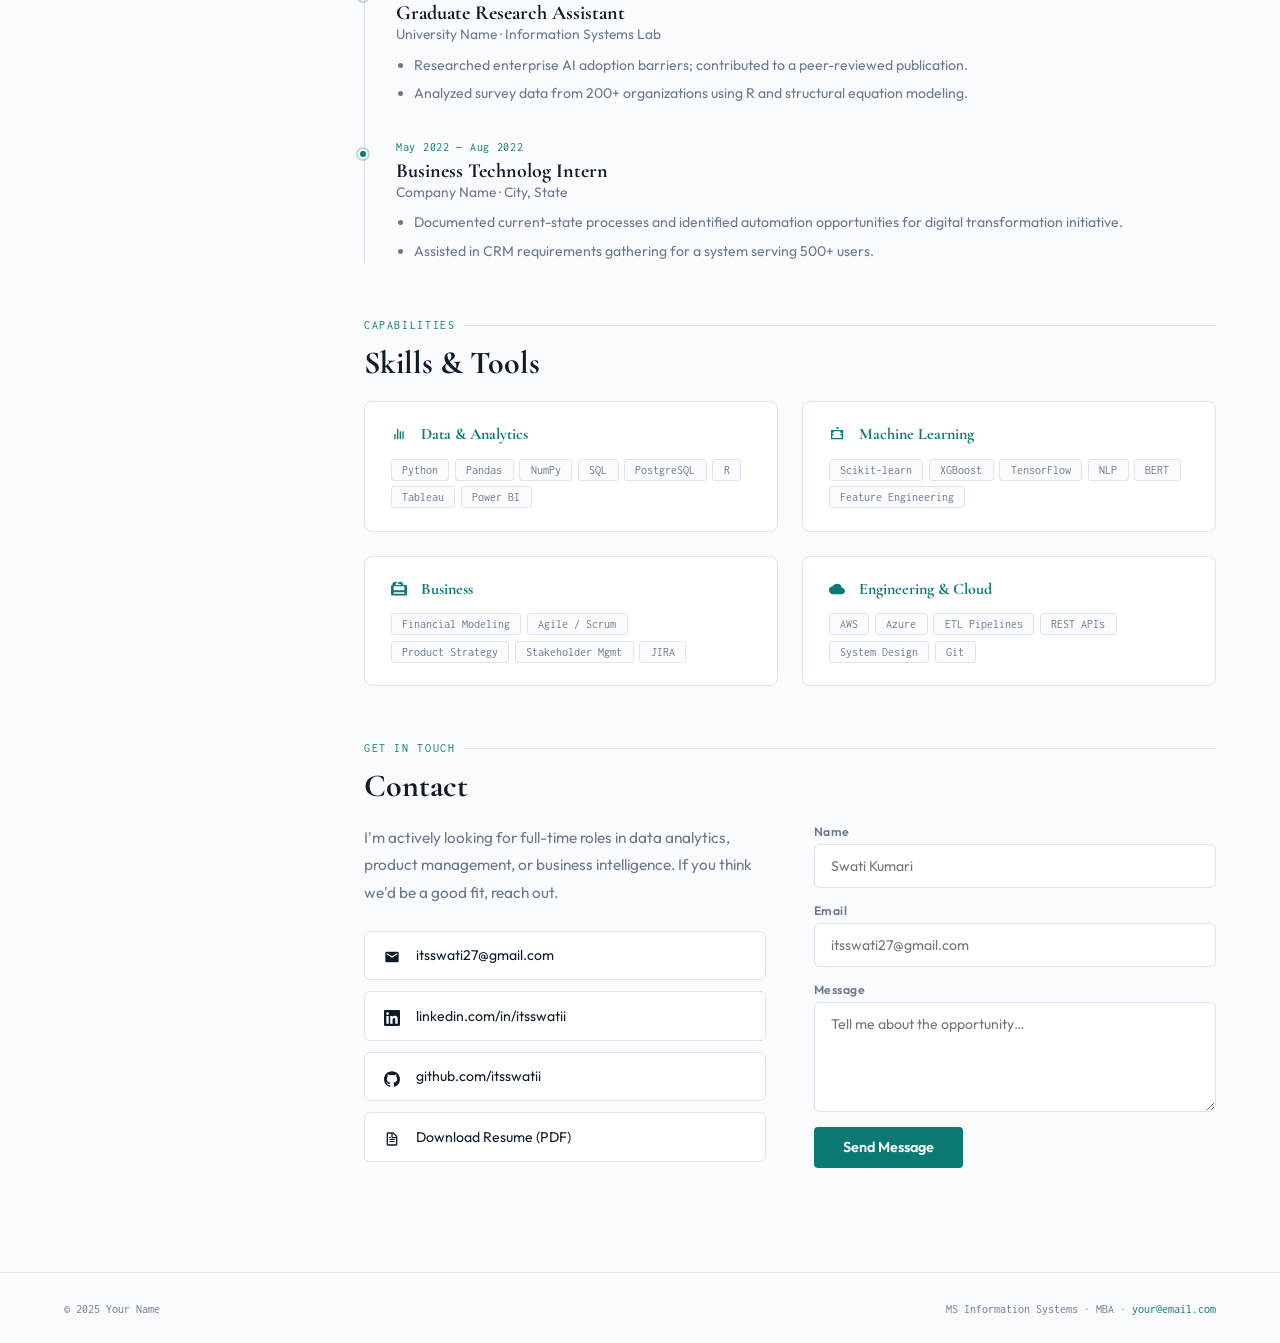
==== commit deb640d3: "Add files via upload" ====
--- a/about.html
+++ b/about.html
@@ -27,7 +27,7 @@
     <p class="page-desc">My background, education, and experience — and how they shape the way I approach analytics, business problems, and strategic decision-making.</p>
   </div>
   <div class="page-header-right">
-    <a href="resume/SwatiKumari_resume.pdf" class="download-btn">⬇ Download Resume</a>
+    <a href="resume/SwatiKumari_resume.pdf" class="download-btn" target="_blank" download><svg xmlns="http://www.w3.org/2000/svg" viewBox="0 0 24 24" width="1em" height="1em" fill="currentColor" style="vertical-align:middle;margin-right:6px"><path d="M12 16l-5-5 1.41-1.41L11 13.17V4h2v9.17l2.59-2.58L17 11l-5 5zm-7 2h14v2H5v-2z"/></svg>Download Resume</a>
   </div>
 </div>
 
@@ -42,9 +42,9 @@
    
      <div class="sidebar-section">
       <div class="sidebar-section-label">Contact</div>
-      <a href="mailto:swatik@iastate.edu" class="sidebar-link"><span class="ico">📧</span>Email</a>
-      <a href="https://www.linkedin.com/in/swati-kumarii" class="sidebar-link" target="_blank"><span class="ico">🔗</span> LinkedIn</a>
-      <a href="https://github.com/itsswatii" class="sidebar-link" target="_blank"><span class="ico">💻</span>GitHub</a>
+      <a href="mailto:swatik@iastate.edu" class="sidebar-link"><span class="ico"><svg xmlns="http://www.w3.org/2000/svg" viewBox="0 0 24 24" width="1em" height="1em" fill="currentColor" style="vertical-align:middle"><path d="M20 4H4a2 2 0 0 0-2 2v12a2 2 0 0 0 2 2h16a2 2 0 0 0 2-2V6a2 2 0 0 0-2-2zm0 4-8 5-8-5V6l8 5 8-5v2z"/></svg></span>Email</a>
+      <a href="https://www.linkedin.com/in/swati-kumarii" class="sidebar-link" target="_blank"><span class="ico"><svg xmlns="http://www.w3.org/2000/svg" viewBox="0 0 24 24" width="1em" height="1em" fill="currentColor" style="vertical-align:middle"><path d="M20.447 20.452h-3.554v-5.569c0-1.328-.027-3.037-1.852-3.037-1.853 0-2.136 1.445-2.136 2.939v5.667H9.351V9h3.414v1.561h.046c.477-.9 1.637-1.85 3.37-1.85 3.601 0 4.267 2.37 4.267 5.455v6.286zM5.337 7.433a2.062 2.062 0 0 1-2.063-2.065 2.064 2.064 0 1 1 2.063 2.065zm1.782 13.019H3.555V9h3.564v11.452zM22.225 0H1.771C.792 0 0 .774 0 1.729v20.542C0 23.227.792 24 1.771 24h20.451C23.2 24 24 23.227 24 22.271V1.729C24 .774 23.2 0 22.222 0h.003z"/></svg></span> LinkedIn</a>
+      <a href="https://github.com/itsswatii" class="sidebar-link" target="_blank"><span class="ico"><svg xmlns="http://www.w3.org/2000/svg" viewBox="0 0 24 24" width="1em" height="1em" fill="currentColor" style="vertical-align:middle"><path d="M12 .297c-6.63 0-12 5.373-12 12 0 5.303 3.438 9.8 8.205 11.385.6.113.82-.258.82-.577 0-.285-.01-1.04-.015-2.04-3.338.724-4.042-1.61-4.042-1.61C4.422 18.07 3.633 17.7 3.633 17.7c-1.087-.744.084-.729.084-.729 1.205.084 1.838 1.236 1.838 1.236 1.07 1.835 2.809 1.305 3.495.998.108-.776.417-1.305.76-1.605-2.665-.3-5.466-1.332-5.466-5.93 0-1.31.465-2.38 1.235-3.22-.135-.303-.54-1.523.105-3.176 0 0 1.005-.322 3.3 1.23.96-.267 1.98-.399 3-.405 1.02.006 2.04.138 3 .405 2.28-1.552 3.285-1.23 3.285-1.23.645 1.653.24 2.873.12 3.176.765.84 1.23 1.91 1.23 3.22 0 4.61-2.805 5.625-5.475 5.92.42.36.81 1.096.81 2.22 0 1.606-.015 2.896-.015 3.286 0 .315.21.69.825.57C20.565 22.092 24 17.592 24 12.297c0-6.627-5.373-12-12-12"/></svg></span>GitHub</a>
     </div>
 
     <div class="sidebar-section">
@@ -153,7 +153,7 @@
       <h2 class="cs-title">Skills & Tools</h2>
       <div class="skills-cols">
         <div class="skill-group">
-          <div class="sg-title">📊 Data & Analytics</div>
+          <div class="sg-title"><svg xmlns="http://www.w3.org/2000/svg" viewBox="0 0 24 24" width="1em" height="1em" fill="currentColor" style="vertical-align:middle;margin-right:6px"><path d="M5 20h2v-8H5v8zm4 0h2V4H9v16zm4 0h2v-12h-2v12zm4 0h2V8h-2v12z"/></svg>Data & Analytics</div>
           <div class="sg-tags">
             <span class="sg-tag">Python</span><span class="sg-tag">Pandas</span><span class="sg-tag">NumPy</span>
             <span class="sg-tag">SQL</span><span class="sg-tag">PostgreSQL</span><span class="sg-tag">R</span>
@@ -161,14 +161,14 @@
           </div>
         </div>
         <div class="skill-group">
-          <div class="sg-title">🤖 Machine Learning</div>
+          <div class="sg-title"><svg xmlns="http://www.w3.org/2000/svg" viewBox="0 0 24 24" width="1em" height="1em" fill="currentColor" style="vertical-align:middle;margin-right:6px"><path d="M17 12h2v2h-2v-2zm0-4h2v2h-2V8zM5 12h2v2H5v-2zm0-4h2v2H5V8zm6-6v2h2V2h-2zm-4 2V2H7v2h2zm8 0V2h-2v2h2zM3 6v14h18V6H3zm16 12H5V8h14v10z"/></svg>Machine Learning</div>
           <div class="sg-tags">
             <span class="sg-tag">Scikit-learn</span><span class="sg-tag">XGBoost</span><span class="sg-tag">TensorFlow</span>
             <span class="sg-tag">NLP</span><span class="sg-tag">BERT</span><span class="sg-tag">Feature Engineering</span>
           </div>
         </div>
         <div class="skill-group">
-          <div class="sg-title">💼 Business</div>
+          <div class="sg-title"><svg xmlns="http://www.w3.org/2000/svg" viewBox="0 0 24 24" width="1em" height="1em" fill="currentColor" style="vertical-align:middle;margin-right:6px"><path d="M20 6h-2.18c.07-.44.18-.88.18-1.36C18 2.98 16.02 1 13.64 1c-1.3 0-2.35.56-3.09 1.44L10 3.24l-.55-.8C8.71 1.56 7.66 1 6.36 1 3.98 1 2 2.98 2 5.36c0 .48.11.92.18 1.36H0v13c0 1.1.9 2 2 2h20c1.1 0 2-.9 2-2V8c0-1.1-.9-2-2-2zm-5 0h-4V5.27c.5-.78 1.15-1.27 2-1.27.97 0 2 .93 2 2.36V6zm-8-1.64C7 3.93 8.03 3 9 3c.85 0 1.5.49 2 1.27V6H7v-.36-.28zM20 19H4v-2h16v2zm0-5H4V8h16v6z"/></svg>Business</div>
           <div class="sg-tags">
             <span class="sg-tag">Financial Modeling</span><span class="sg-tag">Agile / Scrum</span>
             <span class="sg-tag">Product Strategy</span><span class="sg-tag">Stakeholder Mgmt</span>
@@ -176,7 +176,7 @@
           </div>
         </div>
         <div class="skill-group">
-          <div class="sg-title">☁️ Engineering & Cloud</div>
+          <div class="sg-title"><svg xmlns="http://www.w3.org/2000/svg" viewBox="0 0 24 24" width="1em" height="1em" fill="currentColor" style="vertical-align:middle;margin-right:6px"><path d="M19.35 10.04A7.49 7.49 0 0 0 12 4C9.11 4 6.6 5.64 5.35 8.04A5.994 5.994 0 0 0 0 14c0 3.31 2.69 6 6 6h13c2.76 0 5-2.24 5-5 0-2.64-2.05-4.78-4.65-4.96z"/></svg>Engineering & Cloud</div>
           <div class="sg-tags">
             <span class="sg-tag">AWS</span><span class="sg-tag">Azure</span><span class="sg-tag">ETL Pipelines</span>
             <span class="sg-tag">REST APIs</span><span class="sg-tag">System Design</span><span class="sg-tag">Git</span>
@@ -193,10 +193,10 @@
         <div>
           <p class="contact-intro">I'm actively looking for full-time roles in data analytics, product management, or business intelligence. If you think we'd be a good fit, reach out.</p>
           <div class="contact-links">
-            <a href="mailto:itsswati27@gmail.com" class="contact-link"><span class="cl-icon">✉️</span>itsswati27@gmail.com</a>
-            <a href="https://linkedin.com/in/itsswatii" class="contact-link" target="_blank"><span class="cl-icon">💼</span>linkedin.com/in/itsswatii</a>
-            <a href="https://github.com/itsswatii" class="contact-link" target="_blank"><span class="cl-icon">💻</span>github.com/itsswatii</a>
-            <a href="resume/SwatiKumari_resume.pdf" class="contact-link" target="_blank"><span class="cl-icon">📄</span>Download Resume (PDF)</a>
+            <a href="mailto:itsswati27@gmail.com" class="contact-link"><span class="cl-icon"><svg xmlns="http://www.w3.org/2000/svg" viewBox="0 0 24 24" width="1em" height="1em" fill="currentColor" style="vertical-align:middle"><path d="M20 4H4a2 2 0 0 0-2 2v12a2 2 0 0 0 2 2h16a2 2 0 0 0 2-2V6a2 2 0 0 0-2-2zm0 4-8 5-8-5V6l8 5 8-5v2z"/></svg></span>itsswati27@gmail.com</a>
+            <a href="https://linkedin.com/in/itsswatii" class="contact-link" target="_blank"><span class="cl-icon"><svg xmlns="http://www.w3.org/2000/svg" viewBox="0 0 24 24" width="1em" height="1em" fill="currentColor" style="vertical-align:middle"><path d="M20.447 20.452h-3.554v-5.569c0-1.328-.027-3.037-1.852-3.037-1.853 0-2.136 1.445-2.136 2.939v5.667H9.351V9h3.414v1.561h.046c.477-.9 1.637-1.85 3.37-1.85 3.601 0 4.267 2.37 4.267 5.455v6.286zM5.337 7.433a2.062 2.062 0 0 1-2.063-2.065 2.064 2.064 0 1 1 2.063 2.065zm1.782 13.019H3.555V9h3.564v11.452zM22.225 0H1.771C.792 0 0 .774 0 1.729v20.542C0 23.227.792 24 1.771 24h20.451C23.2 24 24 23.227 24 22.271V1.729C24 .774 23.2 0 22.222 0h.003z"/></svg></span>linkedin.com/in/itsswatii</a>
+            <a href="https://github.com/itsswatii" class="contact-link" target="_blank"><span class="cl-icon"><svg xmlns="http://www.w3.org/2000/svg" viewBox="0 0 24 24" width="1em" height="1em" fill="currentColor" style="vertical-align:middle"><path d="M12 .297c-6.63 0-12 5.373-12 12 0 5.303 3.438 9.8 8.205 11.385.6.113.82-.258.82-.577 0-.285-.01-1.04-.015-2.04-3.338.724-4.042-1.61-4.042-1.61C4.422 18.07 3.633 17.7 3.633 17.7c-1.087-.744.084-.729.084-.729 1.205.084 1.838 1.236 1.838 1.236 1.07 1.835 2.809 1.305 3.495.998.108-.776.417-1.305.76-1.605-2.665-.3-5.466-1.332-5.466-5.93 0-1.31.465-2.38 1.235-3.22-.135-.303-.54-1.523.105-3.176 0 0 1.005-.322 3.3 1.23.96-.267 1.98-.399 3-.405 1.02.006 2.04.138 3 .405 2.28-1.552 3.285-1.23 3.285-1.23.645 1.653.24 2.873.12 3.176.765.84 1.23 1.91 1.23 3.22 0 4.61-2.805 5.625-5.475 5.92.42.36.81 1.096.81 2.22 0 1.606-.015 2.896-.015 3.286 0 .315.21.69.825.57C20.565 22.092 24 17.592 24 12.297c0-6.627-5.373-12-12-12"/></svg></span>github.com/itsswatii</a>
+            <a href="resume/SwatiKumari_resume.pdf" class="contact-link" target="_blank"><span class="cl-icon"><svg xmlns="http://www.w3.org/2000/svg" viewBox="0 0 24 24" width="1em" height="1em" fill="currentColor" style="vertical-align:middle"><path d="M14 2H6a2 2 0 0 0-2 2v16a2 2 0 0 0 2 2h12a2 2 0 0 0 2-2V8l-6-6zm-1 1.5L18.5 9H13V3.5zM6 20V4h5v7h7v9H6zm2-5h8v1.5H8V15zm0-3h8v1.5H8V12zm0-3h4v1.5H8V9z"/></svg></span>Download Resume (PDF)</a>
           </div>
         </div>
 
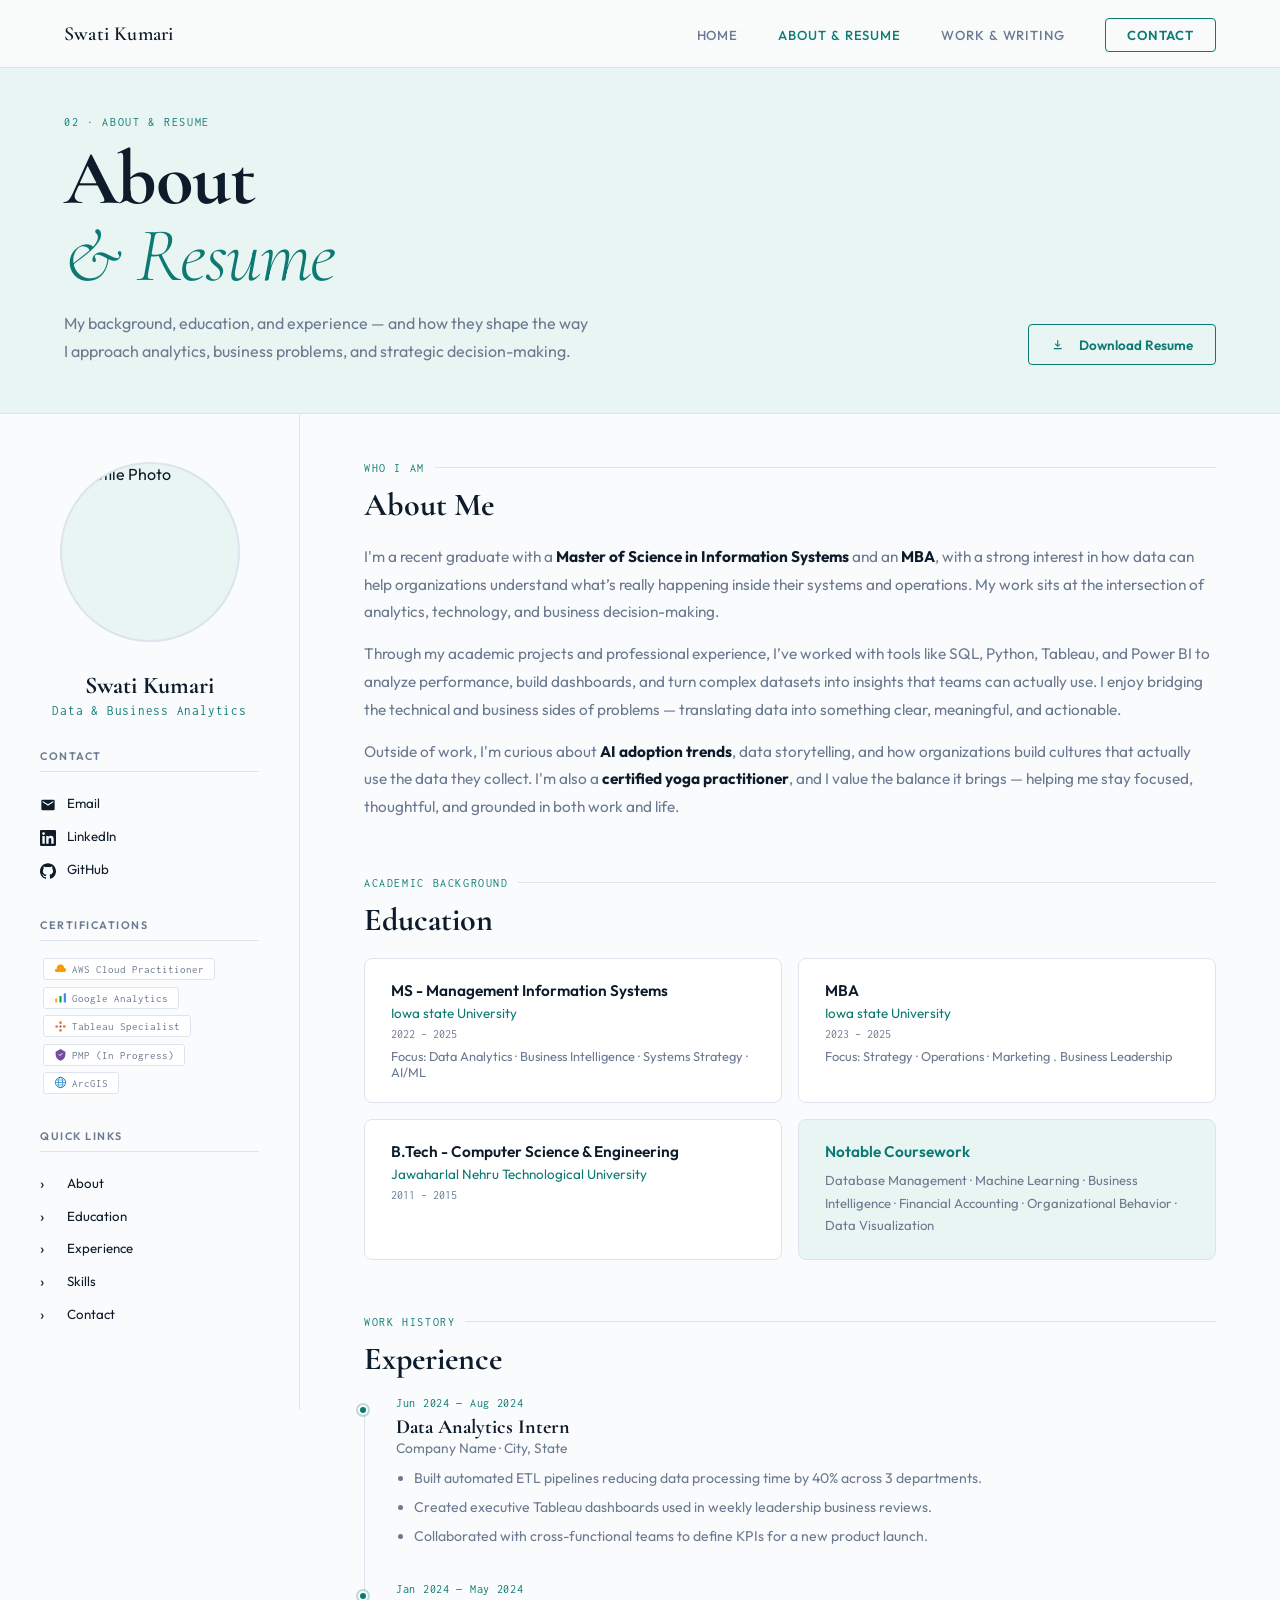
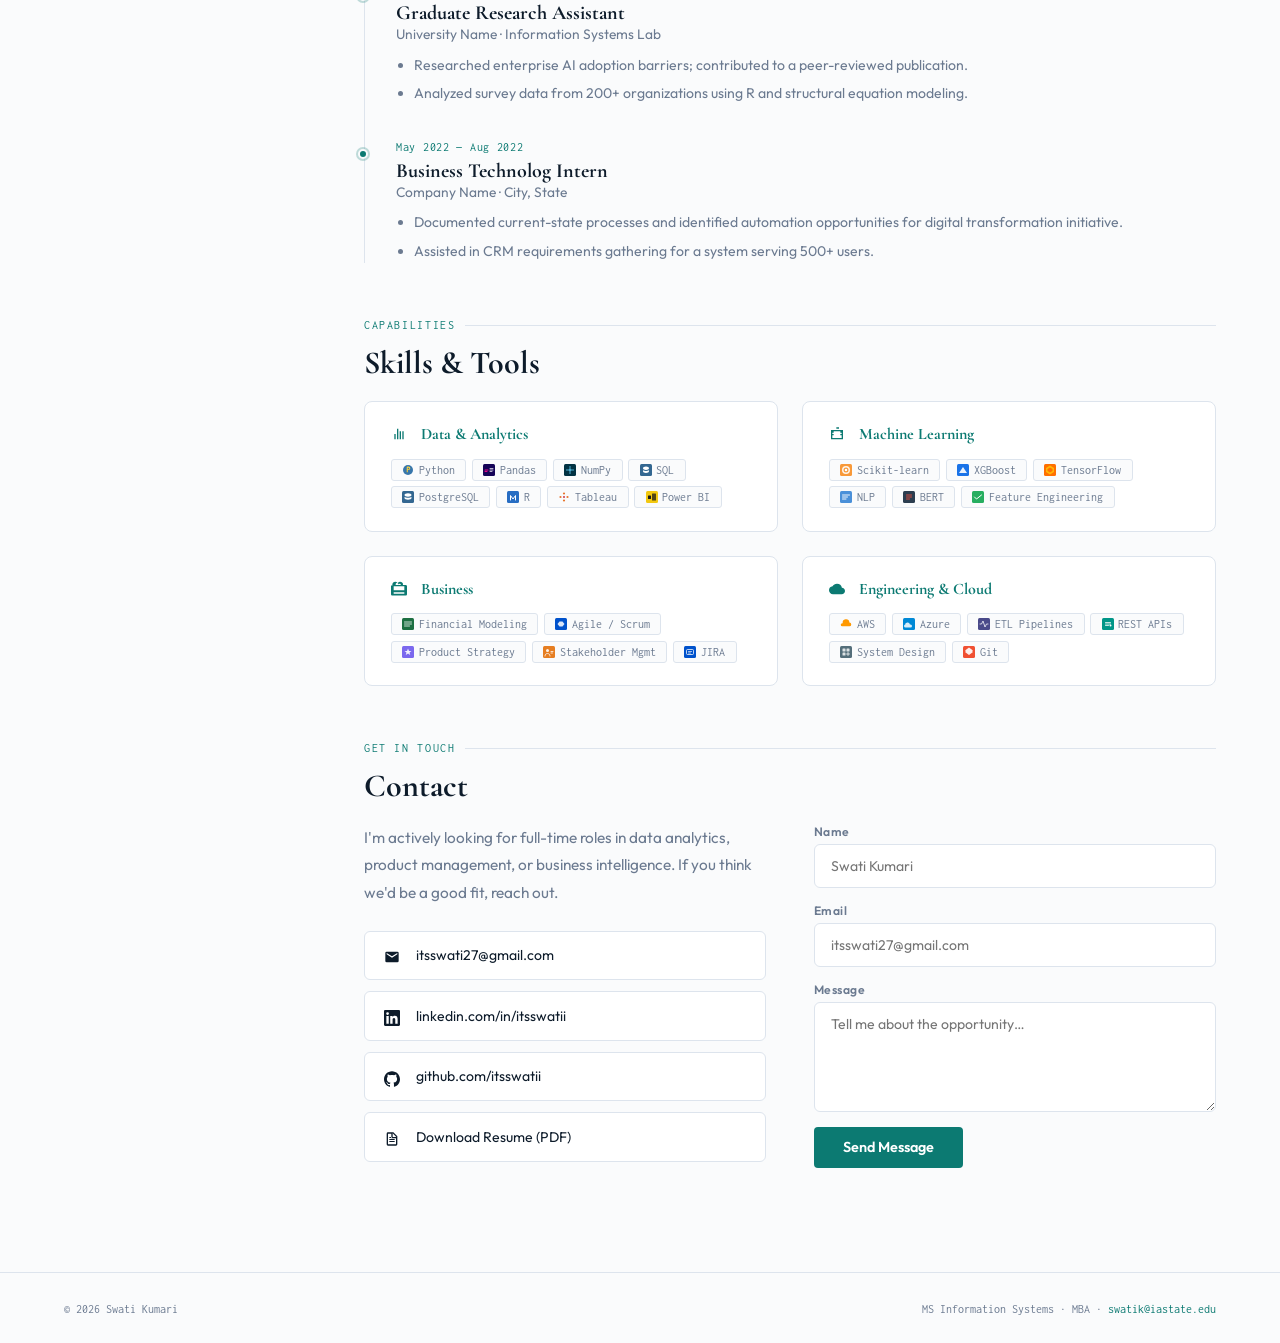
==== commit e88c6dd6: "update!!" ====
--- a/about.html
+++ b/about.html
@@ -3,7 +3,7 @@
 <head>
   <meta charset="UTF-8"/>
   <meta name="viewport" content="width=device-width, initial-scale=1.0"/>
-  <title>About & Resume — Your Name</title>
+  <title>About & Resume — Swati Kumari</title>
 
   <link href="https://fonts.googleapis.com/css2?family=Cormorant+Garamond:ital,wght@0,300;0,400;0,600;0,700;1,300;1,400&family=Outfit:wght@300;400;500;600&family=Inconsolata:wght@400;500&display=swap" rel="stylesheet"/>
   <link rel="stylesheet" href="styles.css"/>
@@ -11,7 +11,7 @@
 <body>
 
 <nav>
-  <a href="index.html" class="nav-name">Your Name</a>
+  <a href="index.html" class="nav-name">Swati Kumari</a>
   <ul class="nav-links">
     <li><a href="index.html">Home</a></li>
     <li><a href="about.html" class="active">About & Resume</a></li>
@@ -49,19 +49,35 @@
 
     <div class="sidebar-section">
       <div class="sidebar-section-label">Certifications</div>
-      <span class="sidebar-tag">AWS Cloud Practitioner</span>
-      <span class="sidebar-tag">Google Analytics</span>
-      <span class="sidebar-tag">Tableau Specialist</span>
-      <span class="sidebar-tag">PMP (In Progress)</span>
+      <span class="sidebar-tag">
+        <svg width="13" height="13" viewBox="0 0 24 24" fill="none" xmlns="http://www.w3.org/2000/svg"><path d="M18.75 8.25A6.75 6.75 0 0 0 5.4 10.5H4.5a3 3 0 0 0 0 6h14.25a3.75 3.75 0 0 0 0-7.5h-.3a6.77 6.77 0 0 0 .3-.75z" fill="#FF9900"/></svg>
+        AWS Cloud Practitioner
+      </span>
+      <span class="sidebar-tag">
+        <svg width="13" height="13" viewBox="0 0 24 24" xmlns="http://www.w3.org/2000/svg"><rect x="2" y="14" width="4" height="7" rx="1" fill="#F4B400"/><rect x="10" y="9" width="4" height="12" rx="1" fill="#0F9D58"/><rect x="18" y="4" width="4" height="17" rx="1" fill="#4285F4"/></svg>
+        Google Analytics
+      </span>
+      <span class="sidebar-tag">
+        <svg width="13" height="13" viewBox="0 0 24 24" xmlns="http://www.w3.org/2000/svg"><circle cx="12" cy="5" r="2.5" fill="#E8762D"/><circle cx="12" cy="19" r="2.5" fill="#E8762D"/><circle cx="5" cy="12" r="2.5" fill="#E8762D"/><circle cx="19" cy="12" r="2.5" fill="#E8762D"/><circle cx="12" cy="12" r="2" fill="#C72037"/></svg>
+        Tableau Specialist
+      </span>
+      <span class="sidebar-tag">
+        <svg width="13" height="13" viewBox="0 0 24 24" fill="none" xmlns="http://www.w3.org/2000/svg"><path d="M12 2L3 7v5c0 5.25 3.75 10.15 9 11.35C17.25 22.15 21 17.25 21 12V7L12 2z" fill="#5C2D91" opacity=".85"/><path d="M9 12l2 2 4-4" stroke="#fff" stroke-width="1.8" stroke-linecap="round" stroke-linejoin="round"/></svg>
+        PMP (In Progress)
+      </span>
+      <span class="sidebar-tag">
+        <svg width="13" height="13" viewBox="0 0 24 24" fill="none" xmlns="http://www.w3.org/2000/svg"><circle cx="12" cy="12" r="9.5" stroke="#0079C1" stroke-width="1.5"/><ellipse cx="12" cy="12" rx="4" ry="9.5" stroke="#0079C1" stroke-width="1.2"/><line x1="2.5" y1="12" x2="21.5" y2="12" stroke="#0079C1" stroke-width="1.2"/><line x1="4" y1="7.5" x2="20" y2="7.5" stroke="#0079C1" stroke-width="1"/><line x1="4" y1="16.5" x2="20" y2="16.5" stroke="#0079C1" stroke-width="1"/></svg>
+        ArcGIS
+      </span>
     </div>
 
     <div class="sidebar-section">
       <div class="sidebar-section-label">Quick Links</div>
-      <a href="#about" class="sidebar-link"><span class="ico">→</span>About</a>
-      <a href="#education" class="sidebar-link"><span class="ico">→</span>Education</a>
-      <a href="#experience" class="sidebar-link"><span class="ico">→</span>Experience</a>
-      <a href="#skills" class="sidebar-link"><span class="ico">→</span>Skills</a>
-      <a href="#contact" class="sidebar-link"><span class="ico">→</span>Contact</a>
+      <a href="#about" class="sidebar-link"><span class="ico">›</span>About</a>
+      <a href="#education" class="sidebar-link"><span class="ico">›</span>Education</a>
+      <a href="#experience" class="sidebar-link"><span class="ico">›</span>Experience</a>
+      <a href="#skills" class="sidebar-link"><span class="ico">›</span>Skills</a>
+      <a href="#contact" class="sidebar-link"><span class="ico">›</span>Contact</a>
     </div>
   </aside>
 
@@ -155,31 +171,31 @@
         <div class="skill-group">
           <div class="sg-title"><svg xmlns="http://www.w3.org/2000/svg" viewBox="0 0 24 24" width="1em" height="1em" fill="currentColor" style="vertical-align:middle;margin-right:6px"><path d="M5 20h2v-8H5v8zm4 0h2V4H9v16zm4 0h2v-12h-2v12zm4 0h2V8h-2v12z"/></svg>Data & Analytics</div>
           <div class="sg-tags">
-            <span class="sg-tag">Python</span><span class="sg-tag">Pandas</span><span class="sg-tag">NumPy</span>
-            <span class="sg-tag">SQL</span><span class="sg-tag">PostgreSQL</span><span class="sg-tag">R</span>
-            <span class="sg-tag">Tableau</span><span class="sg-tag">Power BI</span>
+            <span class="sg-tag"><svg width="12" height="12" viewBox="0 0 24 24" fill="none"><path d="M12 2a10 10 0 1 0 0 20A10 10 0 0 0 12 2z" fill="#3776AB"/><path d="M9.5 6.5A1.5 1.5 0 0 1 11 5h2c1.93 0 3.5 1.57 3.5 3.5S14.93 12 13 12h-1.5v4.5h-2V6.5zm2 4h1.5a1.5 1.5 0 0 0 0-3h-1.5v3z" fill="#FFD43B"/></svg>Python</span><span class="sg-tag"><svg width="12" height="12" viewBox="0 0 24 24" fill="none"><rect width="24" height="24" rx="3" fill="#150458"/><rect x="3" y="11" width="8" height="2" rx="1" fill="#E70488"/><rect x="3" y="14" width="6" height="2" rx="1" fill="#E70488"/><rect x="13" y="8" width="8" height="2" rx="1" fill="#fff" opacity=".7"/><rect x="13" y="11" width="8" height="2" rx="1" fill="#fff" opacity=".7"/><rect x="13" y="14" width="6" height="2" rx="1" fill="#fff" opacity=".7"/></svg>Pandas</span><span class="sg-tag"><svg width="12" height="12" viewBox="0 0 24 24" fill="none"><rect width="24" height="24" rx="3" fill="#013243"/><path d="M4 12h16M12 4v16" stroke="#4DABCF" stroke-width="2"/><circle cx="12" cy="12" r="2.5" fill="#4DABCF"/></svg>NumPy</span>
+            <span class="sg-tag"><svg width="12" height="12" viewBox="0 0 24 24" fill="none"><rect width="24" height="24" rx="3" fill="#336791"/><path d="M6 8.5C6 6.57 8.69 5 12 5s6 1.57 6 3.5S15.31 12 12 12 6 10.43 6 8.5zM6 12.5v2C6 16.43 8.69 18 12 18s6-1.57 6-3.5v-2c-1.3 1-3.4 1.5-6 1.5s-4.7-.5-6-1.5z" fill="#fff"/></svg>SQL</span><span class="sg-tag"><svg width="12" height="12" viewBox="0 0 24 24" fill="none"><rect width="24" height="24" rx="3" fill="#336791"/><path d="M5 8c0-1.93 3.13-3.5 7-3.5S19 6.07 19 8s-3.13 3.5-7 3.5S5 9.93 5 8zm0 4v2c0 1.93 3.13 3.5 7 3.5s7-1.57 7-3.5v-2c-1.5 1.2-4 1.5-7 1.5S6.5 13.2 5 12z" fill="#fff"/></svg>PostgreSQL</span><span class="sg-tag"><svg width="12" height="12" viewBox="0 0 24 24" fill="none"><rect width="24" height="24" rx="3" fill="#276DC3"/><path d="M7 18V9l5 7 5-7v9" stroke="#fff" stroke-width="2" stroke-linecap="round" stroke-linejoin="round"/></svg>R</span>
+            <span class="sg-tag"><svg width="12" height="12" viewBox="0 0 24 24" xmlns="http://www.w3.org/2000/svg"><circle cx="12" cy="5" r="2.2" fill="#E8762D"/><circle cx="12" cy="19" r="2.2" fill="#E8762D"/><circle cx="5" cy="12" r="2.2" fill="#E8762D"/><circle cx="19" cy="12" r="2.2" fill="#E8762D"/><circle cx="12" cy="12" r="1.8" fill="#C72037"/></svg>Tableau</span><span class="sg-tag"><svg width="12" height="12" viewBox="0 0 24 24" fill="none"><rect width="24" height="24" rx="3" fill="#F2C811"/><rect x="4" y="9" width="6" height="7" rx="1" fill="#1a1a1a"/><rect x="12" y="5" width="8" height="14" rx="1" fill="#1a1a1a" opacity=".75"/></svg>Power BI</span>
           </div>
         </div>
         <div class="skill-group">
           <div class="sg-title"><svg xmlns="http://www.w3.org/2000/svg" viewBox="0 0 24 24" width="1em" height="1em" fill="currentColor" style="vertical-align:middle;margin-right:6px"><path d="M17 12h2v2h-2v-2zm0-4h2v2h-2V8zM5 12h2v2H5v-2zm0-4h2v2H5V8zm6-6v2h2V2h-2zm-4 2V2H7v2h2zm8 0V2h-2v2h2zM3 6v14h18V6H3zm16 12H5V8h14v10z"/></svg>Machine Learning</div>
           <div class="sg-tags">
-            <span class="sg-tag">Scikit-learn</span><span class="sg-tag">XGBoost</span><span class="sg-tag">TensorFlow</span>
-            <span class="sg-tag">NLP</span><span class="sg-tag">BERT</span><span class="sg-tag">Feature Engineering</span>
+            <span class="sg-tag"><svg width="12" height="12" viewBox="0 0 24 24" fill="none"><rect width="24" height="24" rx="3" fill="#F89939"/><path d="M12 4a8 8 0 1 0 0 16A8 8 0 0 0 12 4zm0 3a5 5 0 1 1 0 10A5 5 0 0 1 12 7z" fill="#fff" opacity=".9"/><circle cx="12" cy="12" r="2.5" fill="#fff"/></svg>Scikit-learn</span><span class="sg-tag"><svg width="12" height="12" viewBox="0 0 24 24" fill="none"><rect width="24" height="24" rx="3" fill="#1A73E8"/><path d="M4 18L12 6l8 12H4z" fill="#fff" opacity=".9"/></svg>XGBoost</span><span class="sg-tag"><svg width="12" height="12" viewBox="0 0 24 24" fill="none"><rect width="24" height="24" rx="3" fill="#FF6F00"/><path d="M12 3L4 8v8l8 5 8-5V8L12 3z" fill="#FFC107" opacity=".9"/><path d="M12 7l-5 3v4l5 3 5-3v-4L12 7z" fill="#FF6F00"/></svg>TensorFlow</span>
+            <span class="sg-tag"><svg width="12" height="12" viewBox="0 0 24 24" fill="none"><rect width="24" height="24" rx="3" fill="#4A90D9"/><path d="M5 8h14M5 12h10M5 16h7" stroke="#fff" stroke-width="1.8" stroke-linecap="round"/></svg>NLP</span><span class="sg-tag"><svg width="12" height="12" viewBox="0 0 24 24" fill="none"><rect width="24" height="24" rx="3" fill="#2C3E50"/><path d="M7 8h10M7 12h10M7 16h6" stroke="#E74C3C" stroke-width="1.8" stroke-linecap="round"/></svg>BERT</span><span class="sg-tag"><svg width="12" height="12" viewBox="0 0 24 24" fill="none"><rect width="24" height="24" rx="3" fill="#27AE60"/><path d="M5 12l4 4 10-8" stroke="#fff" stroke-width="2" stroke-linecap="round" stroke-linejoin="round"/></svg>Feature Engineering</span>
           </div>
         </div>
         <div class="skill-group">
           <div class="sg-title"><svg xmlns="http://www.w3.org/2000/svg" viewBox="0 0 24 24" width="1em" height="1em" fill="currentColor" style="vertical-align:middle;margin-right:6px"><path d="M20 6h-2.18c.07-.44.18-.88.18-1.36C18 2.98 16.02 1 13.64 1c-1.3 0-2.35.56-3.09 1.44L10 3.24l-.55-.8C8.71 1.56 7.66 1 6.36 1 3.98 1 2 2.98 2 5.36c0 .48.11.92.18 1.36H0v13c0 1.1.9 2 2 2h20c1.1 0 2-.9 2-2V8c0-1.1-.9-2-2-2zm-5 0h-4V5.27c.5-.78 1.15-1.27 2-1.27.97 0 2 .93 2 2.36V6zm-8-1.64C7 3.93 8.03 3 9 3c.85 0 1.5.49 2 1.27V6H7v-.36-.28zM20 19H4v-2h16v2zm0-5H4V8h16v6z"/></svg>Business</div>
           <div class="sg-tags">
-            <span class="sg-tag">Financial Modeling</span><span class="sg-tag">Agile / Scrum</span>
-            <span class="sg-tag">Product Strategy</span><span class="sg-tag">Stakeholder Mgmt</span>
-            <span class="sg-tag">JIRA</span>
+            <span class="sg-tag"><svg width="12" height="12" viewBox="0 0 24 24" fill="none"><rect width="24" height="24" rx="3" fill="#1D6F42"/><path d="M5 8h14M5 12h14M5 16h10" stroke="#fff" stroke-width="1.5" stroke-linecap="round"/></svg>Financial Modeling</span><span class="sg-tag"><svg width="12" height="12" viewBox="0 0 24 24" fill="none"><rect width="24" height="24" rx="3" fill="#0052CC"/><path d="M5 12l4-5h6l4 5-4 5H9l-4-5z" fill="#fff" opacity=".85"/></svg>Agile / Scrum</span>
+            <span class="sg-tag"><svg width="12" height="12" viewBox="0 0 24 24" fill="none"><rect width="24" height="24" rx="3" fill="#7B68EE"/><path d="M12 5l2 5h5l-4 3 1.5 5L12 15l-4.5 3L9 13 5 10h5L12 5z" fill="#fff" opacity=".9"/></svg>Product Strategy</span><span class="sg-tag"><svg width="12" height="12" viewBox="0 0 24 24" fill="none"><rect width="24" height="24" rx="3" fill="#E67E22"/><circle cx="9" cy="9" r="3" fill="#fff" opacity=".9"/><path d="M4 20c0-3.31 2.24-5 5-5s5 1.69 5 5" stroke="#fff" stroke-width="1.5" stroke-linecap="round"/><path d="M16 11h4M16 14h3" stroke="#fff" stroke-width="1.5" stroke-linecap="round"/></svg>Stakeholder Mgmt</span>
+            <span class="sg-tag"><svg width="12" height="12" viewBox="0 0 24 24" fill="none"><rect width="24" height="24" rx="3" fill="#0052CC"/><rect x="5" y="7" width="14" height="10" rx="2" fill="none" stroke="#fff" stroke-width="1.5"/><path d="M9 11h6M9 14h4" stroke="#fff" stroke-width="1.3" stroke-linecap="round"/></svg>JIRA</span>
           </div>
         </div>
         <div class="skill-group">
           <div class="sg-title"><svg xmlns="http://www.w3.org/2000/svg" viewBox="0 0 24 24" width="1em" height="1em" fill="currentColor" style="vertical-align:middle;margin-right:6px"><path d="M19.35 10.04A7.49 7.49 0 0 0 12 4C9.11 4 6.6 5.64 5.35 8.04A5.994 5.994 0 0 0 0 14c0 3.31 2.69 6 6 6h13c2.76 0 5-2.24 5-5 0-2.64-2.05-4.78-4.65-4.96z"/></svg>Engineering & Cloud</div>
           <div class="sg-tags">
-            <span class="sg-tag">AWS</span><span class="sg-tag">Azure</span><span class="sg-tag">ETL Pipelines</span>
-            <span class="sg-tag">REST APIs</span><span class="sg-tag">System Design</span><span class="sg-tag">Git</span>
+            <span class="sg-tag"><svg width="12" height="12" viewBox="0 0 24 24" fill="none"><path d="M18.75 8.25A6.75 6.75 0 0 0 5.4 10.5H4.5a3 3 0 0 0 0 6h14.25a3.75 3.75 0 0 0 0-7.5h-.3a6.77 6.77 0 0 0 .3-.75z" fill="#FF9900"/></svg>AWS</span><span class="sg-tag"><svg width="12" height="12" viewBox="0 0 24 24" fill="none"><rect width="24" height="24" rx="3" fill="#0089D6"/><path d="M4 14a5 5 0 0 1 9.9-1H15a3 3 0 0 1 0 6H5a3 3 0 0 1-1-5.83" fill="#fff" opacity=".85"/></svg>Azure</span><span class="sg-tag"><svg width="12" height="12" viewBox="0 0 24 24" fill="none"><rect width="24" height="24" rx="3" fill="#4A4A8A"/><path d="M4 12h3l3-6 4 12 3-6h3" stroke="#fff" stroke-width="1.5" stroke-linecap="round" stroke-linejoin="round"/></svg>ETL Pipelines</span>
+            <span class="sg-tag"><svg width="12" height="12" viewBox="0 0 24 24" fill="none"><rect width="24" height="24" rx="3" fill="#009688"/><path d="M7 9h10M7 12h10M7 15h6" stroke="#fff" stroke-width="1.5" stroke-linecap="round"/><circle cx="17" cy="15" r="2" fill="#fff"/></svg>REST APIs</span><span class="sg-tag"><svg width="12" height="12" viewBox="0 0 24 24" fill="none"><rect width="24" height="24" rx="3" fill="#546E7A"/><rect x="5" y="5" width="6" height="6" rx="1" fill="#fff" opacity=".8"/><rect x="13" y="5" width="6" height="6" rx="1" fill="#fff" opacity=".8"/><rect x="5" y="13" width="6" height="6" rx="1" fill="#fff" opacity=".8"/><path d="M16 13v6M13 16h6" stroke="#fff" stroke-width="1.5" stroke-linecap="round"/></svg>System Design</span><span class="sg-tag"><svg width="12" height="12" viewBox="0 0 24 24" fill="none"><rect width="24" height="24" rx="3" fill="#F05032"/><path d="M12 3L4 9l2 1-2 2 8 6 8-6-2-2 2-1L12 3z" fill="#fff" opacity=".9"/></svg>Git</span>
           </div>
         </div>
       </div>
@@ -213,8 +229,8 @@
 </main>
 
 <footer>
-  <div>© 2025 Your Name</div>
-  <div>MS Information Systems · MBA · <a href="mailto:your@email.com">your@email.com</a></div>
+  <div>© 2026 Swati Kumari</div>
+  <div>MS Information Systems · MBA · <a href="mailto:swatik@iastate.edu">swatik@iastate.edu</a></div>
 </footer>
 
 <script src="script.js"></script>
--- a/styles.css
+++ b/styles.css
@@ -386,7 +386,15 @@
 }
 
 .badge-icon {
-  font-size: 1.2rem;
+  display: flex;
+  align-items: center;
+  justify-content: center;
+  width: 2rem;
+  height: 2rem;
+  border-radius: 6px;
+  background: var(--mint-bg);
+  color: var(--teal);
+  flex-shrink: 0;
 }
 
 .badge-text {
@@ -586,7 +594,9 @@
 }
 
 .sidebar-tag {
-  display: inline-block;
+  display: inline-flex;
+  align-items: center;
+  gap: 0.35rem;
   font-family: 'Inconsolata', monospace;
   font-size: 0.7rem;
   padding: 0.22rem 0.6rem;
@@ -595,6 +605,9 @@
   color: var(--muted);
   background: #fff;
   margin: 0.2rem;
+}
+.sidebar-tag svg {
+  flex-shrink: 0;
 }
 
 .avail-badge {
@@ -842,6 +855,9 @@
 }
 
 .sg-tag {
+  display: inline-flex;
+  align-items: center;
+  gap: 0.3rem;
   font-family: 'Inconsolata', monospace;
   font-size: 0.73rem;
   padding: 0.25rem 0.65rem;
@@ -851,6 +867,7 @@
   background: var(--white);
   transition: border-color 0.2s, color 0.2s;
 }
+.sg-tag svg { flex-shrink: 0; }
 
 .sg-tag:hover {
   border-color: var(--teal);
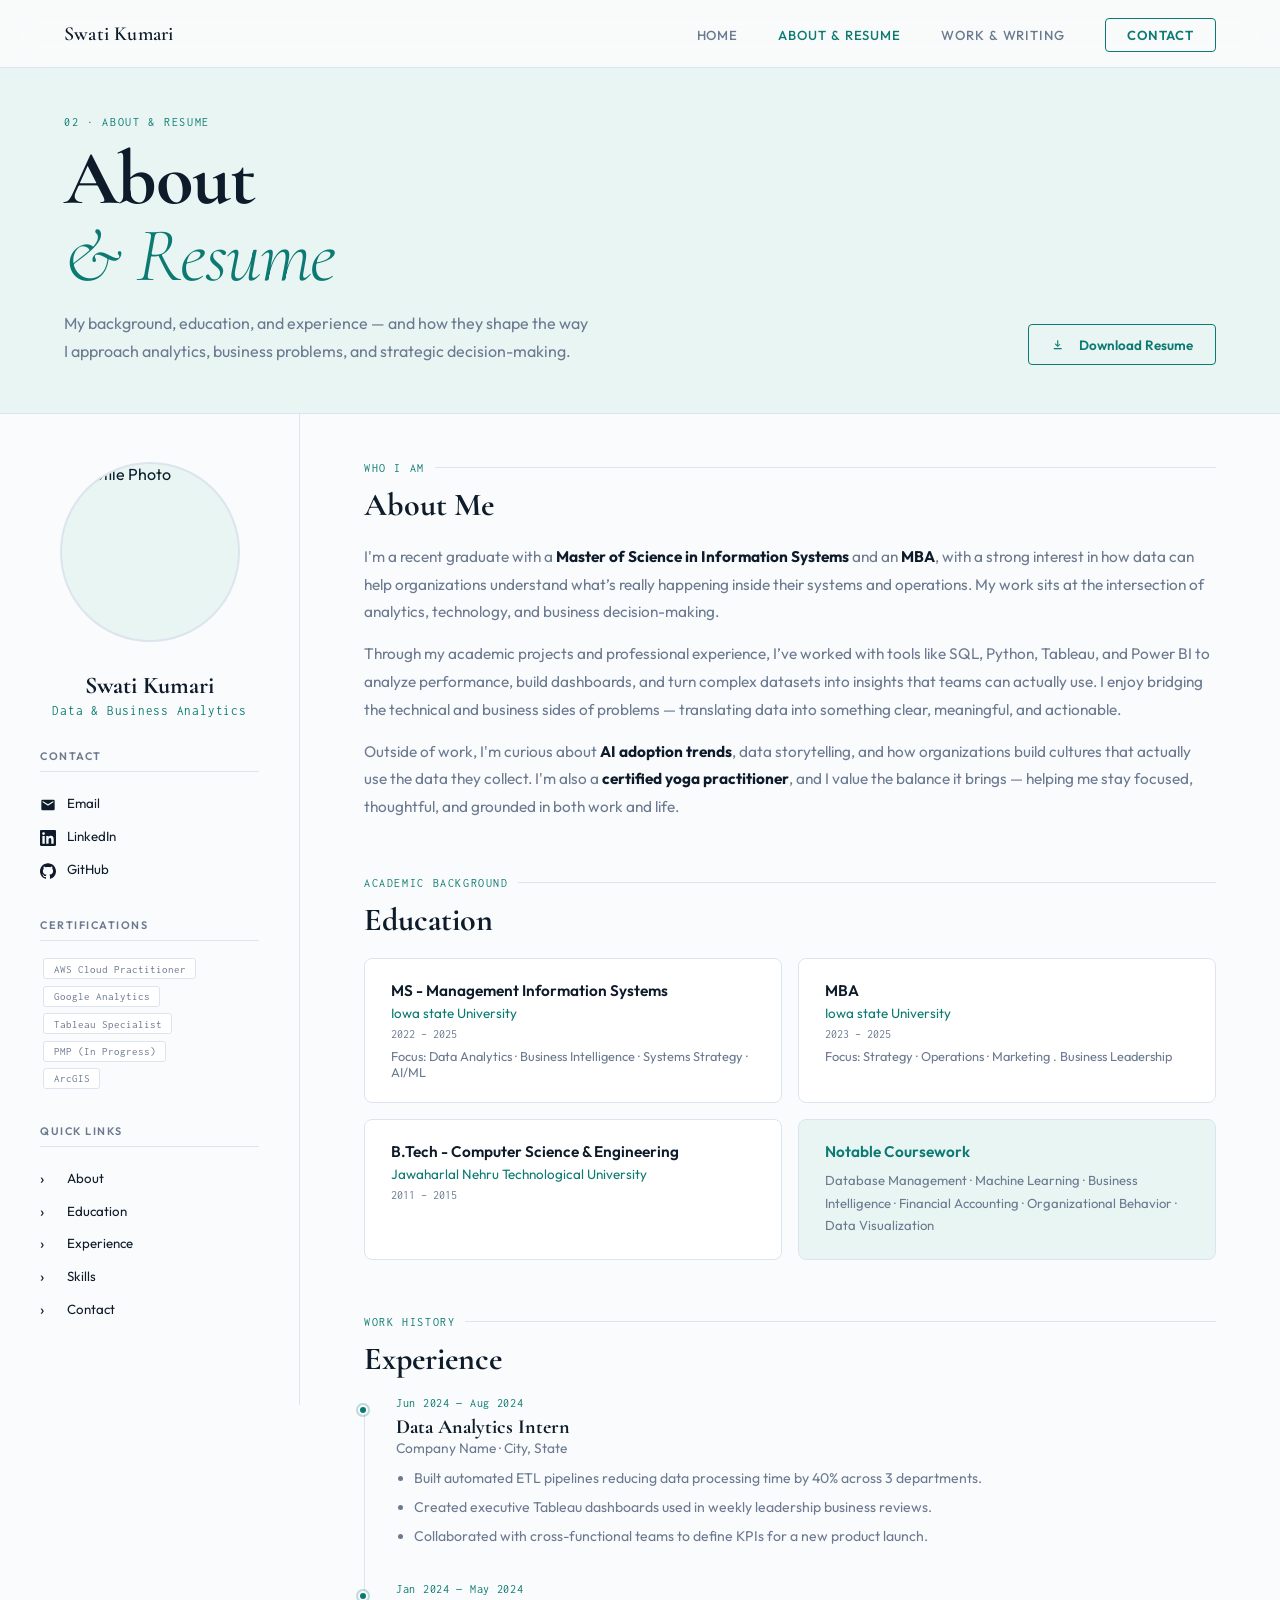
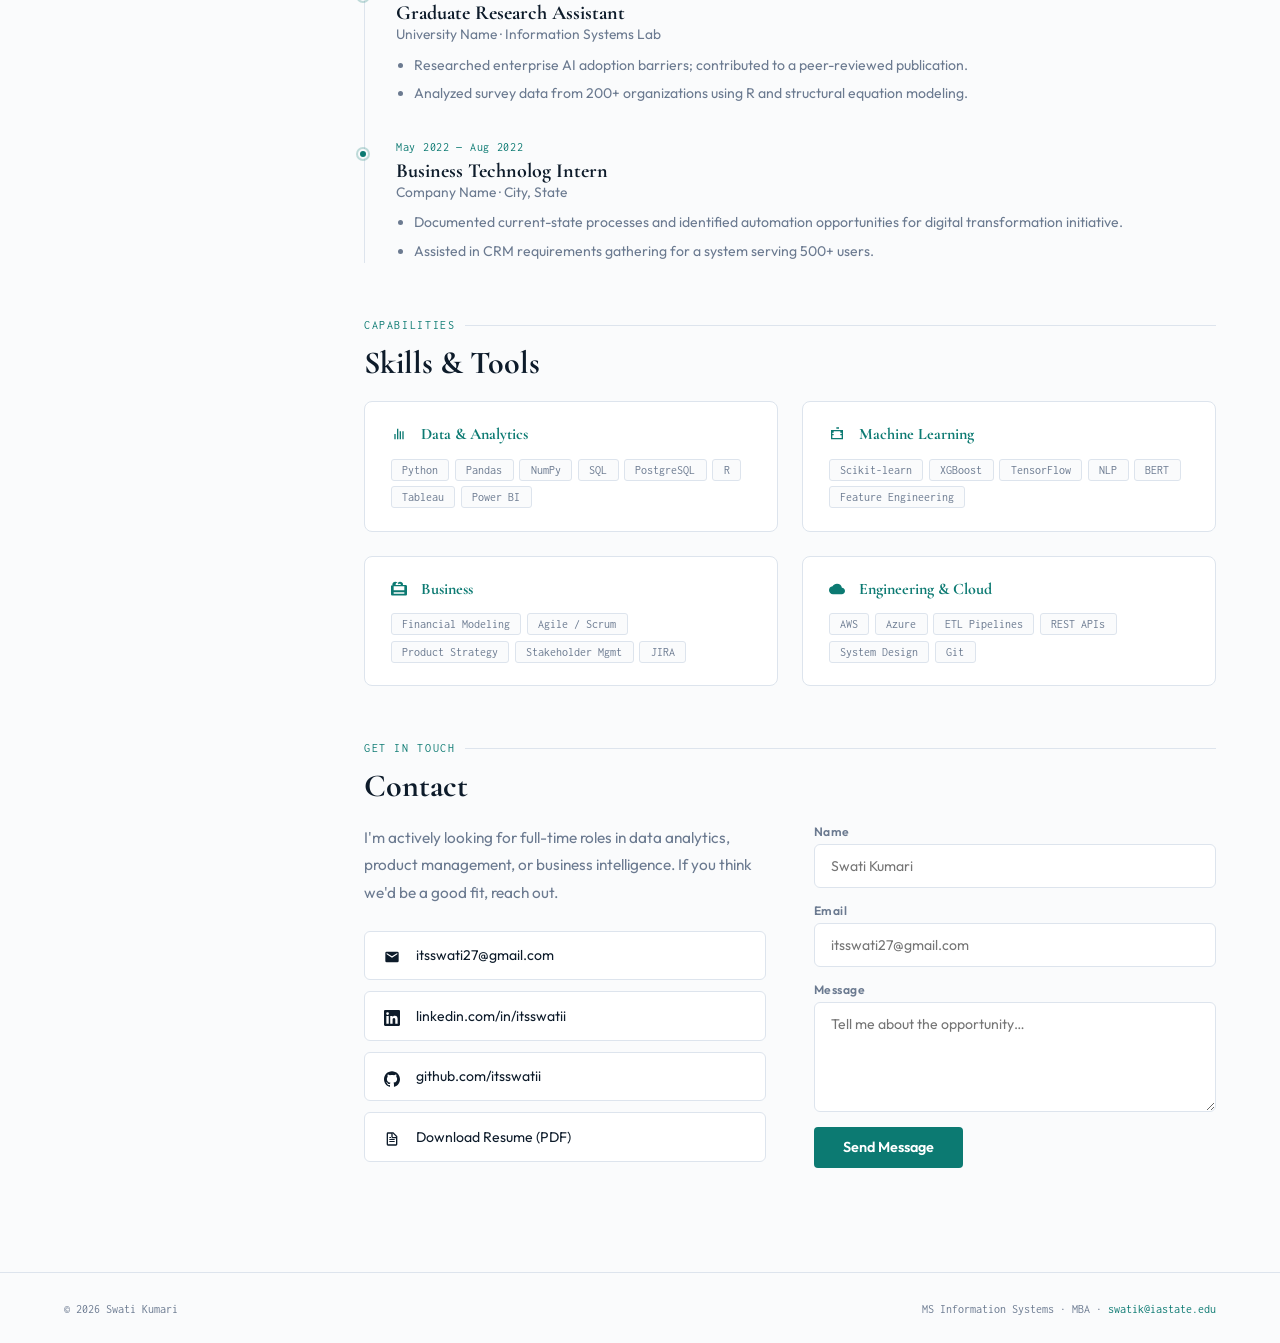
==== commit 504879ca: "Add files via upload" ====
--- a/about.html
+++ b/about.html
@@ -49,26 +49,12 @@
 
     <div class="sidebar-section">
       <div class="sidebar-section-label">Certifications</div>
-      <span class="sidebar-tag">
-        <svg width="13" height="13" viewBox="0 0 24 24" fill="none" xmlns="http://www.w3.org/2000/svg"><path d="M18.75 8.25A6.75 6.75 0 0 0 5.4 10.5H4.5a3 3 0 0 0 0 6h14.25a3.75 3.75 0 0 0 0-7.5h-.3a6.77 6.77 0 0 0 .3-.75z" fill="#FF9900"/></svg>
-        AWS Cloud Practitioner
-      </span>
-      <span class="sidebar-tag">
-        <svg width="13" height="13" viewBox="0 0 24 24" xmlns="http://www.w3.org/2000/svg"><rect x="2" y="14" width="4" height="7" rx="1" fill="#F4B400"/><rect x="10" y="9" width="4" height="12" rx="1" fill="#0F9D58"/><rect x="18" y="4" width="4" height="17" rx="1" fill="#4285F4"/></svg>
-        Google Analytics
-      </span>
-      <span class="sidebar-tag">
-        <svg width="13" height="13" viewBox="0 0 24 24" xmlns="http://www.w3.org/2000/svg"><circle cx="12" cy="5" r="2.5" fill="#E8762D"/><circle cx="12" cy="19" r="2.5" fill="#E8762D"/><circle cx="5" cy="12" r="2.5" fill="#E8762D"/><circle cx="19" cy="12" r="2.5" fill="#E8762D"/><circle cx="12" cy="12" r="2" fill="#C72037"/></svg>
-        Tableau Specialist
-      </span>
-      <span class="sidebar-tag">
-        <svg width="13" height="13" viewBox="0 0 24 24" fill="none" xmlns="http://www.w3.org/2000/svg"><path d="M12 2L3 7v5c0 5.25 3.75 10.15 9 11.35C17.25 22.15 21 17.25 21 12V7L12 2z" fill="#5C2D91" opacity=".85"/><path d="M9 12l2 2 4-4" stroke="#fff" stroke-width="1.8" stroke-linecap="round" stroke-linejoin="round"/></svg>
-        PMP (In Progress)
-      </span>
-      <span class="sidebar-tag">
-        <svg width="13" height="13" viewBox="0 0 24 24" fill="none" xmlns="http://www.w3.org/2000/svg"><circle cx="12" cy="12" r="9.5" stroke="#0079C1" stroke-width="1.5"/><ellipse cx="12" cy="12" rx="4" ry="9.5" stroke="#0079C1" stroke-width="1.2"/><line x1="2.5" y1="12" x2="21.5" y2="12" stroke="#0079C1" stroke-width="1.2"/><line x1="4" y1="7.5" x2="20" y2="7.5" stroke="#0079C1" stroke-width="1"/><line x1="4" y1="16.5" x2="20" y2="16.5" stroke="#0079C1" stroke-width="1"/></svg>
-        ArcGIS
-      </span>
+      <span class="sidebar-tag">AWS Cloud Practitioner</span>
+      <span class="sidebar-tag">Google Analytics</span>
+      <span class="sidebar-tag">Tableau Specialist</span>
+      <span class="sidebar-tag">PMP (In Progress)</span>
+      <br>
+      <span class="sidebar-tag">ArcGIS</span>
     </div>
 
     <div class="sidebar-section">
@@ -171,31 +157,31 @@
         <div class="skill-group">
           <div class="sg-title"><svg xmlns="http://www.w3.org/2000/svg" viewBox="0 0 24 24" width="1em" height="1em" fill="currentColor" style="vertical-align:middle;margin-right:6px"><path d="M5 20h2v-8H5v8zm4 0h2V4H9v16zm4 0h2v-12h-2v12zm4 0h2V8h-2v12z"/></svg>Data & Analytics</div>
           <div class="sg-tags">
-            <span class="sg-tag"><svg width="12" height="12" viewBox="0 0 24 24" fill="none"><path d="M12 2a10 10 0 1 0 0 20A10 10 0 0 0 12 2z" fill="#3776AB"/><path d="M9.5 6.5A1.5 1.5 0 0 1 11 5h2c1.93 0 3.5 1.57 3.5 3.5S14.93 12 13 12h-1.5v4.5h-2V6.5zm2 4h1.5a1.5 1.5 0 0 0 0-3h-1.5v3z" fill="#FFD43B"/></svg>Python</span><span class="sg-tag"><svg width="12" height="12" viewBox="0 0 24 24" fill="none"><rect width="24" height="24" rx="3" fill="#150458"/><rect x="3" y="11" width="8" height="2" rx="1" fill="#E70488"/><rect x="3" y="14" width="6" height="2" rx="1" fill="#E70488"/><rect x="13" y="8" width="8" height="2" rx="1" fill="#fff" opacity=".7"/><rect x="13" y="11" width="8" height="2" rx="1" fill="#fff" opacity=".7"/><rect x="13" y="14" width="6" height="2" rx="1" fill="#fff" opacity=".7"/></svg>Pandas</span><span class="sg-tag"><svg width="12" height="12" viewBox="0 0 24 24" fill="none"><rect width="24" height="24" rx="3" fill="#013243"/><path d="M4 12h16M12 4v16" stroke="#4DABCF" stroke-width="2"/><circle cx="12" cy="12" r="2.5" fill="#4DABCF"/></svg>NumPy</span>
-            <span class="sg-tag"><svg width="12" height="12" viewBox="0 0 24 24" fill="none"><rect width="24" height="24" rx="3" fill="#336791"/><path d="M6 8.5C6 6.57 8.69 5 12 5s6 1.57 6 3.5S15.31 12 12 12 6 10.43 6 8.5zM6 12.5v2C6 16.43 8.69 18 12 18s6-1.57 6-3.5v-2c-1.3 1-3.4 1.5-6 1.5s-4.7-.5-6-1.5z" fill="#fff"/></svg>SQL</span><span class="sg-tag"><svg width="12" height="12" viewBox="0 0 24 24" fill="none"><rect width="24" height="24" rx="3" fill="#336791"/><path d="M5 8c0-1.93 3.13-3.5 7-3.5S19 6.07 19 8s-3.13 3.5-7 3.5S5 9.93 5 8zm0 4v2c0 1.93 3.13 3.5 7 3.5s7-1.57 7-3.5v-2c-1.5 1.2-4 1.5-7 1.5S6.5 13.2 5 12z" fill="#fff"/></svg>PostgreSQL</span><span class="sg-tag"><svg width="12" height="12" viewBox="0 0 24 24" fill="none"><rect width="24" height="24" rx="3" fill="#276DC3"/><path d="M7 18V9l5 7 5-7v9" stroke="#fff" stroke-width="2" stroke-linecap="round" stroke-linejoin="round"/></svg>R</span>
-            <span class="sg-tag"><svg width="12" height="12" viewBox="0 0 24 24" xmlns="http://www.w3.org/2000/svg"><circle cx="12" cy="5" r="2.2" fill="#E8762D"/><circle cx="12" cy="19" r="2.2" fill="#E8762D"/><circle cx="5" cy="12" r="2.2" fill="#E8762D"/><circle cx="19" cy="12" r="2.2" fill="#E8762D"/><circle cx="12" cy="12" r="1.8" fill="#C72037"/></svg>Tableau</span><span class="sg-tag"><svg width="12" height="12" viewBox="0 0 24 24" fill="none"><rect width="24" height="24" rx="3" fill="#F2C811"/><rect x="4" y="9" width="6" height="7" rx="1" fill="#1a1a1a"/><rect x="12" y="5" width="8" height="14" rx="1" fill="#1a1a1a" opacity=".75"/></svg>Power BI</span>
+            <span class="sg-tag">Python</span><span class="sg-tag">Pandas</span><span class="sg-tag">NumPy</span>
+            <span class="sg-tag">SQL</span><span class="sg-tag">PostgreSQL</span><span class="sg-tag">R</span>
+            <span class="sg-tag">Tableau</span><span class="sg-tag">Power BI</span>
           </div>
         </div>
         <div class="skill-group">
           <div class="sg-title"><svg xmlns="http://www.w3.org/2000/svg" viewBox="0 0 24 24" width="1em" height="1em" fill="currentColor" style="vertical-align:middle;margin-right:6px"><path d="M17 12h2v2h-2v-2zm0-4h2v2h-2V8zM5 12h2v2H5v-2zm0-4h2v2H5V8zm6-6v2h2V2h-2zm-4 2V2H7v2h2zm8 0V2h-2v2h2zM3 6v14h18V6H3zm16 12H5V8h14v10z"/></svg>Machine Learning</div>
           <div class="sg-tags">
-            <span class="sg-tag"><svg width="12" height="12" viewBox="0 0 24 24" fill="none"><rect width="24" height="24" rx="3" fill="#F89939"/><path d="M12 4a8 8 0 1 0 0 16A8 8 0 0 0 12 4zm0 3a5 5 0 1 1 0 10A5 5 0 0 1 12 7z" fill="#fff" opacity=".9"/><circle cx="12" cy="12" r="2.5" fill="#fff"/></svg>Scikit-learn</span><span class="sg-tag"><svg width="12" height="12" viewBox="0 0 24 24" fill="none"><rect width="24" height="24" rx="3" fill="#1A73E8"/><path d="M4 18L12 6l8 12H4z" fill="#fff" opacity=".9"/></svg>XGBoost</span><span class="sg-tag"><svg width="12" height="12" viewBox="0 0 24 24" fill="none"><rect width="24" height="24" rx="3" fill="#FF6F00"/><path d="M12 3L4 8v8l8 5 8-5V8L12 3z" fill="#FFC107" opacity=".9"/><path d="M12 7l-5 3v4l5 3 5-3v-4L12 7z" fill="#FF6F00"/></svg>TensorFlow</span>
-            <span class="sg-tag"><svg width="12" height="12" viewBox="0 0 24 24" fill="none"><rect width="24" height="24" rx="3" fill="#4A90D9"/><path d="M5 8h14M5 12h10M5 16h7" stroke="#fff" stroke-width="1.8" stroke-linecap="round"/></svg>NLP</span><span class="sg-tag"><svg width="12" height="12" viewBox="0 0 24 24" fill="none"><rect width="24" height="24" rx="3" fill="#2C3E50"/><path d="M7 8h10M7 12h10M7 16h6" stroke="#E74C3C" stroke-width="1.8" stroke-linecap="round"/></svg>BERT</span><span class="sg-tag"><svg width="12" height="12" viewBox="0 0 24 24" fill="none"><rect width="24" height="24" rx="3" fill="#27AE60"/><path d="M5 12l4 4 10-8" stroke="#fff" stroke-width="2" stroke-linecap="round" stroke-linejoin="round"/></svg>Feature Engineering</span>
+            <span class="sg-tag">Scikit-learn</span><span class="sg-tag">XGBoost</span><span class="sg-tag">TensorFlow</span>
+            <span class="sg-tag">NLP</span><span class="sg-tag">BERT</span><span class="sg-tag">Feature Engineering</span>
           </div>
         </div>
         <div class="skill-group">
           <div class="sg-title"><svg xmlns="http://www.w3.org/2000/svg" viewBox="0 0 24 24" width="1em" height="1em" fill="currentColor" style="vertical-align:middle;margin-right:6px"><path d="M20 6h-2.18c.07-.44.18-.88.18-1.36C18 2.98 16.02 1 13.64 1c-1.3 0-2.35.56-3.09 1.44L10 3.24l-.55-.8C8.71 1.56 7.66 1 6.36 1 3.98 1 2 2.98 2 5.36c0 .48.11.92.18 1.36H0v13c0 1.1.9 2 2 2h20c1.1 0 2-.9 2-2V8c0-1.1-.9-2-2-2zm-5 0h-4V5.27c.5-.78 1.15-1.27 2-1.27.97 0 2 .93 2 2.36V6zm-8-1.64C7 3.93 8.03 3 9 3c.85 0 1.5.49 2 1.27V6H7v-.36-.28zM20 19H4v-2h16v2zm0-5H4V8h16v6z"/></svg>Business</div>
           <div class="sg-tags">
-            <span class="sg-tag"><svg width="12" height="12" viewBox="0 0 24 24" fill="none"><rect width="24" height="24" rx="3" fill="#1D6F42"/><path d="M5 8h14M5 12h14M5 16h10" stroke="#fff" stroke-width="1.5" stroke-linecap="round"/></svg>Financial Modeling</span><span class="sg-tag"><svg width="12" height="12" viewBox="0 0 24 24" fill="none"><rect width="24" height="24" rx="3" fill="#0052CC"/><path d="M5 12l4-5h6l4 5-4 5H9l-4-5z" fill="#fff" opacity=".85"/></svg>Agile / Scrum</span>
-            <span class="sg-tag"><svg width="12" height="12" viewBox="0 0 24 24" fill="none"><rect width="24" height="24" rx="3" fill="#7B68EE"/><path d="M12 5l2 5h5l-4 3 1.5 5L12 15l-4.5 3L9 13 5 10h5L12 5z" fill="#fff" opacity=".9"/></svg>Product Strategy</span><span class="sg-tag"><svg width="12" height="12" viewBox="0 0 24 24" fill="none"><rect width="24" height="24" rx="3" fill="#E67E22"/><circle cx="9" cy="9" r="3" fill="#fff" opacity=".9"/><path d="M4 20c0-3.31 2.24-5 5-5s5 1.69 5 5" stroke="#fff" stroke-width="1.5" stroke-linecap="round"/><path d="M16 11h4M16 14h3" stroke="#fff" stroke-width="1.5" stroke-linecap="round"/></svg>Stakeholder Mgmt</span>
-            <span class="sg-tag"><svg width="12" height="12" viewBox="0 0 24 24" fill="none"><rect width="24" height="24" rx="3" fill="#0052CC"/><rect x="5" y="7" width="14" height="10" rx="2" fill="none" stroke="#fff" stroke-width="1.5"/><path d="M9 11h6M9 14h4" stroke="#fff" stroke-width="1.3" stroke-linecap="round"/></svg>JIRA</span>
+            <span class="sg-tag">Financial Modeling</span><span class="sg-tag">Agile / Scrum</span>
+            <span class="sg-tag">Product Strategy</span><span class="sg-tag">Stakeholder Mgmt</span>
+            <span class="sg-tag">JIRA</span>
           </div>
         </div>
         <div class="skill-group">
           <div class="sg-title"><svg xmlns="http://www.w3.org/2000/svg" viewBox="0 0 24 24" width="1em" height="1em" fill="currentColor" style="vertical-align:middle;margin-right:6px"><path d="M19.35 10.04A7.49 7.49 0 0 0 12 4C9.11 4 6.6 5.64 5.35 8.04A5.994 5.994 0 0 0 0 14c0 3.31 2.69 6 6 6h13c2.76 0 5-2.24 5-5 0-2.64-2.05-4.78-4.65-4.96z"/></svg>Engineering & Cloud</div>
           <div class="sg-tags">
-            <span class="sg-tag"><svg width="12" height="12" viewBox="0 0 24 24" fill="none"><path d="M18.75 8.25A6.75 6.75 0 0 0 5.4 10.5H4.5a3 3 0 0 0 0 6h14.25a3.75 3.75 0 0 0 0-7.5h-.3a6.77 6.77 0 0 0 .3-.75z" fill="#FF9900"/></svg>AWS</span><span class="sg-tag"><svg width="12" height="12" viewBox="0 0 24 24" fill="none"><rect width="24" height="24" rx="3" fill="#0089D6"/><path d="M4 14a5 5 0 0 1 9.9-1H15a3 3 0 0 1 0 6H5a3 3 0 0 1-1-5.83" fill="#fff" opacity=".85"/></svg>Azure</span><span class="sg-tag"><svg width="12" height="12" viewBox="0 0 24 24" fill="none"><rect width="24" height="24" rx="3" fill="#4A4A8A"/><path d="M4 12h3l3-6 4 12 3-6h3" stroke="#fff" stroke-width="1.5" stroke-linecap="round" stroke-linejoin="round"/></svg>ETL Pipelines</span>
-            <span class="sg-tag"><svg width="12" height="12" viewBox="0 0 24 24" fill="none"><rect width="24" height="24" rx="3" fill="#009688"/><path d="M7 9h10M7 12h10M7 15h6" stroke="#fff" stroke-width="1.5" stroke-linecap="round"/><circle cx="17" cy="15" r="2" fill="#fff"/></svg>REST APIs</span><span class="sg-tag"><svg width="12" height="12" viewBox="0 0 24 24" fill="none"><rect width="24" height="24" rx="3" fill="#546E7A"/><rect x="5" y="5" width="6" height="6" rx="1" fill="#fff" opacity=".8"/><rect x="13" y="5" width="6" height="6" rx="1" fill="#fff" opacity=".8"/><rect x="5" y="13" width="6" height="6" rx="1" fill="#fff" opacity=".8"/><path d="M16 13v6M13 16h6" stroke="#fff" stroke-width="1.5" stroke-linecap="round"/></svg>System Design</span><span class="sg-tag"><svg width="12" height="12" viewBox="0 0 24 24" fill="none"><rect width="24" height="24" rx="3" fill="#F05032"/><path d="M12 3L4 9l2 1-2 2 8 6 8-6-2-2 2-1L12 3z" fill="#fff" opacity=".9"/></svg>Git</span>
+            <span class="sg-tag">AWS</span><span class="sg-tag">Azure</span><span class="sg-tag">ETL Pipelines</span>
+            <span class="sg-tag">REST APIs</span><span class="sg-tag">System Design</span><span class="sg-tag">Git</span>
           </div>
         </div>
       </div>
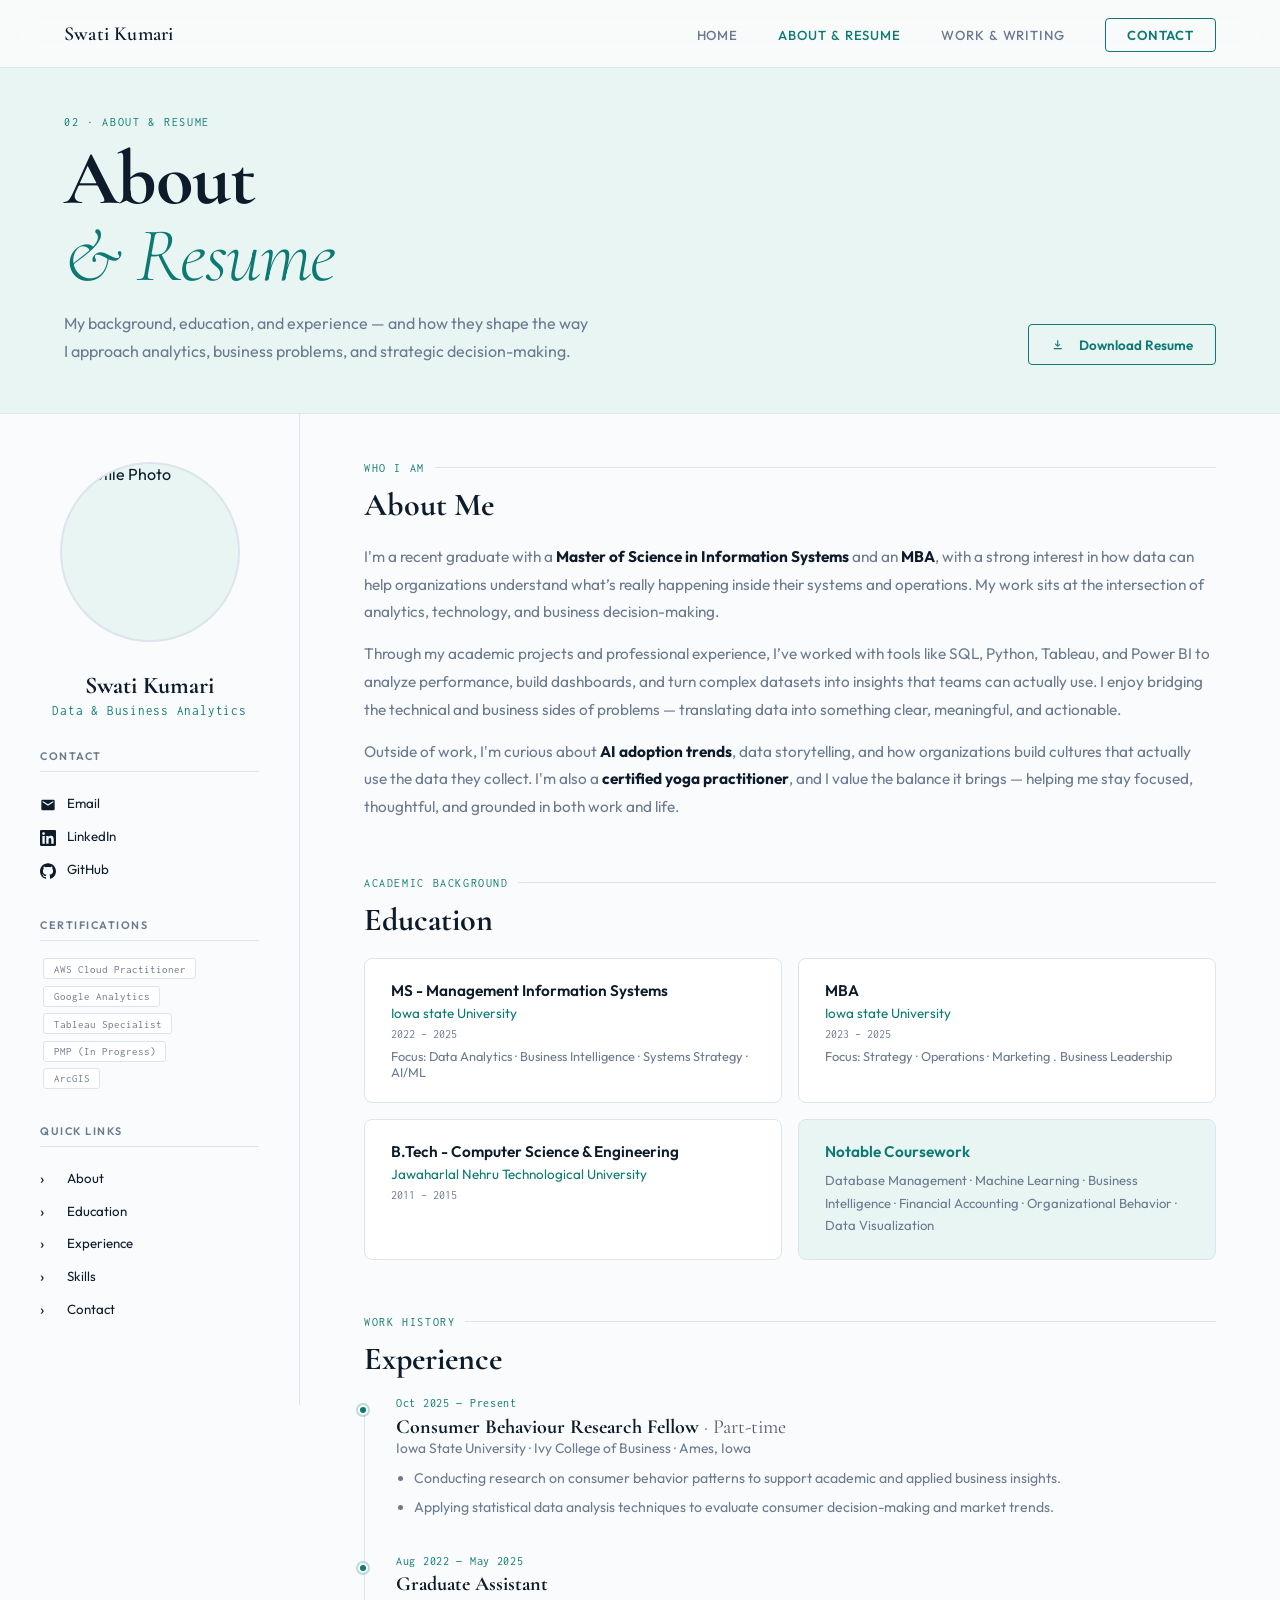
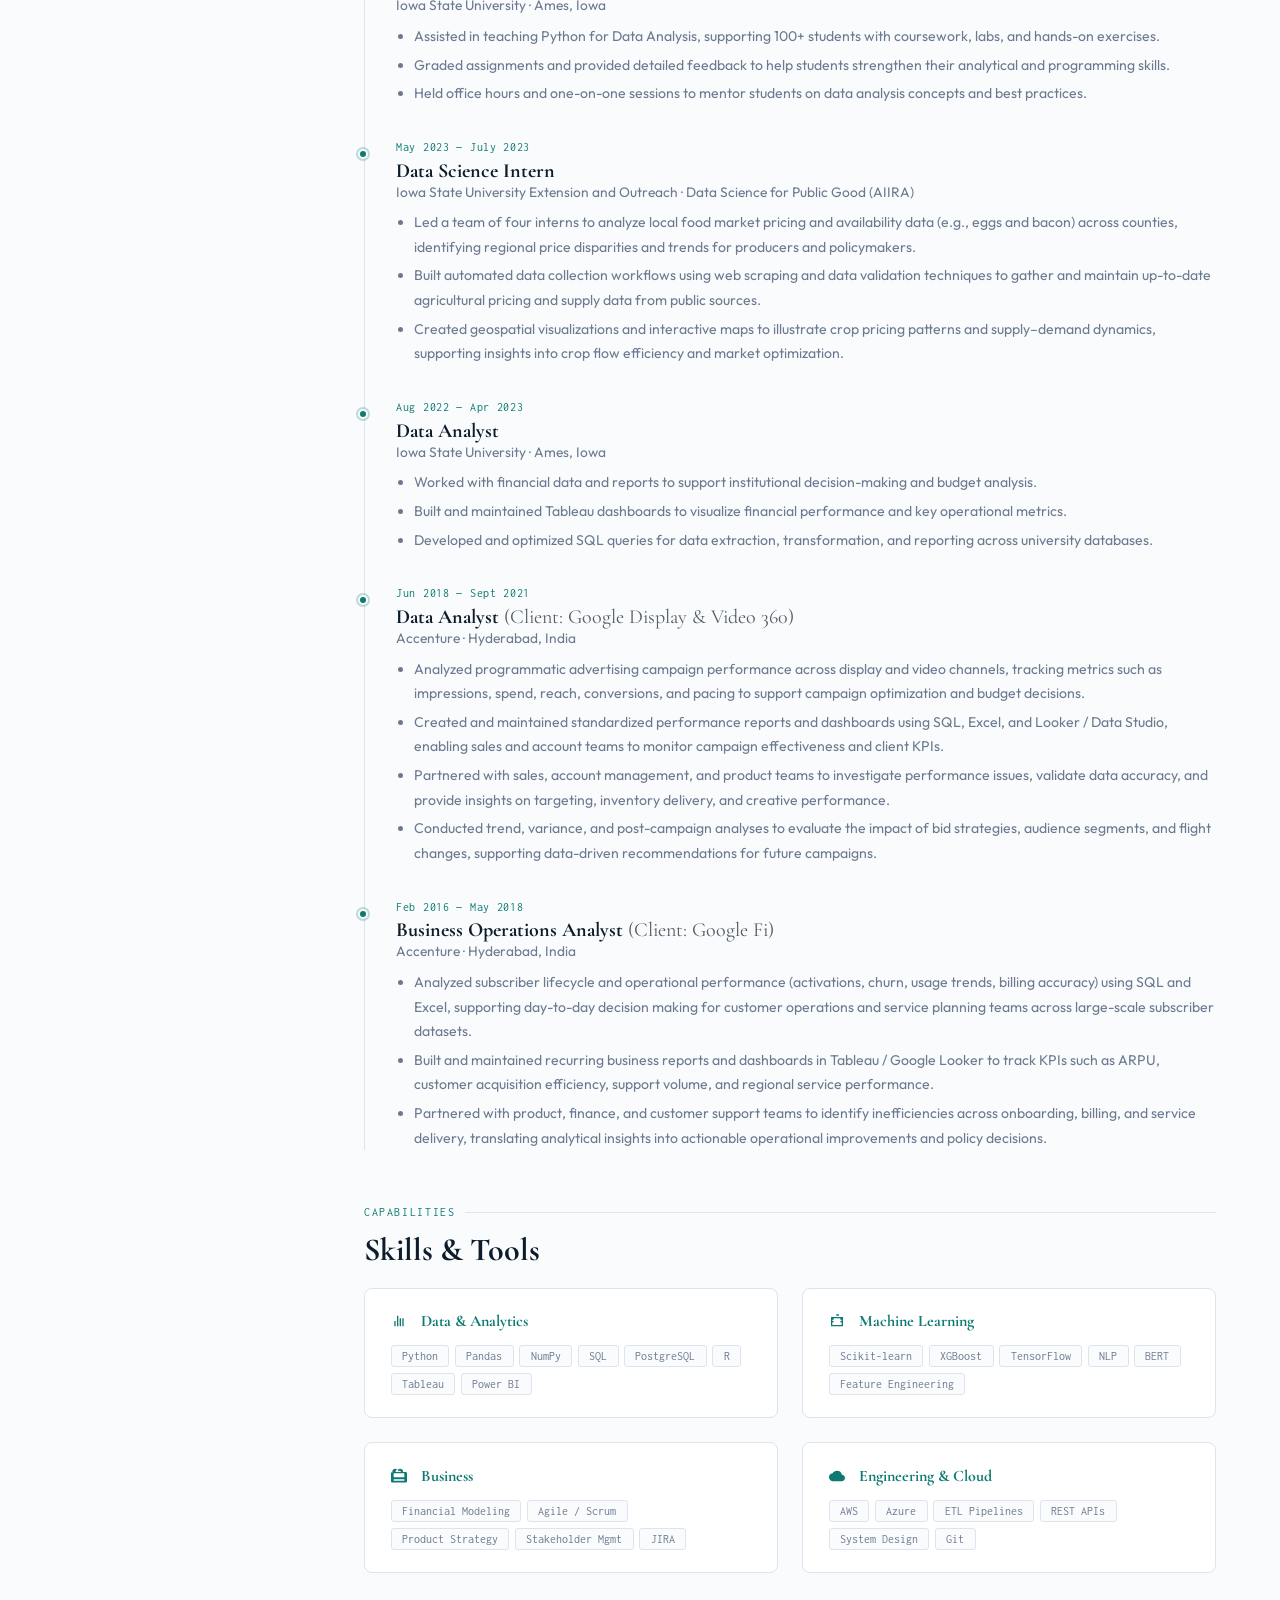
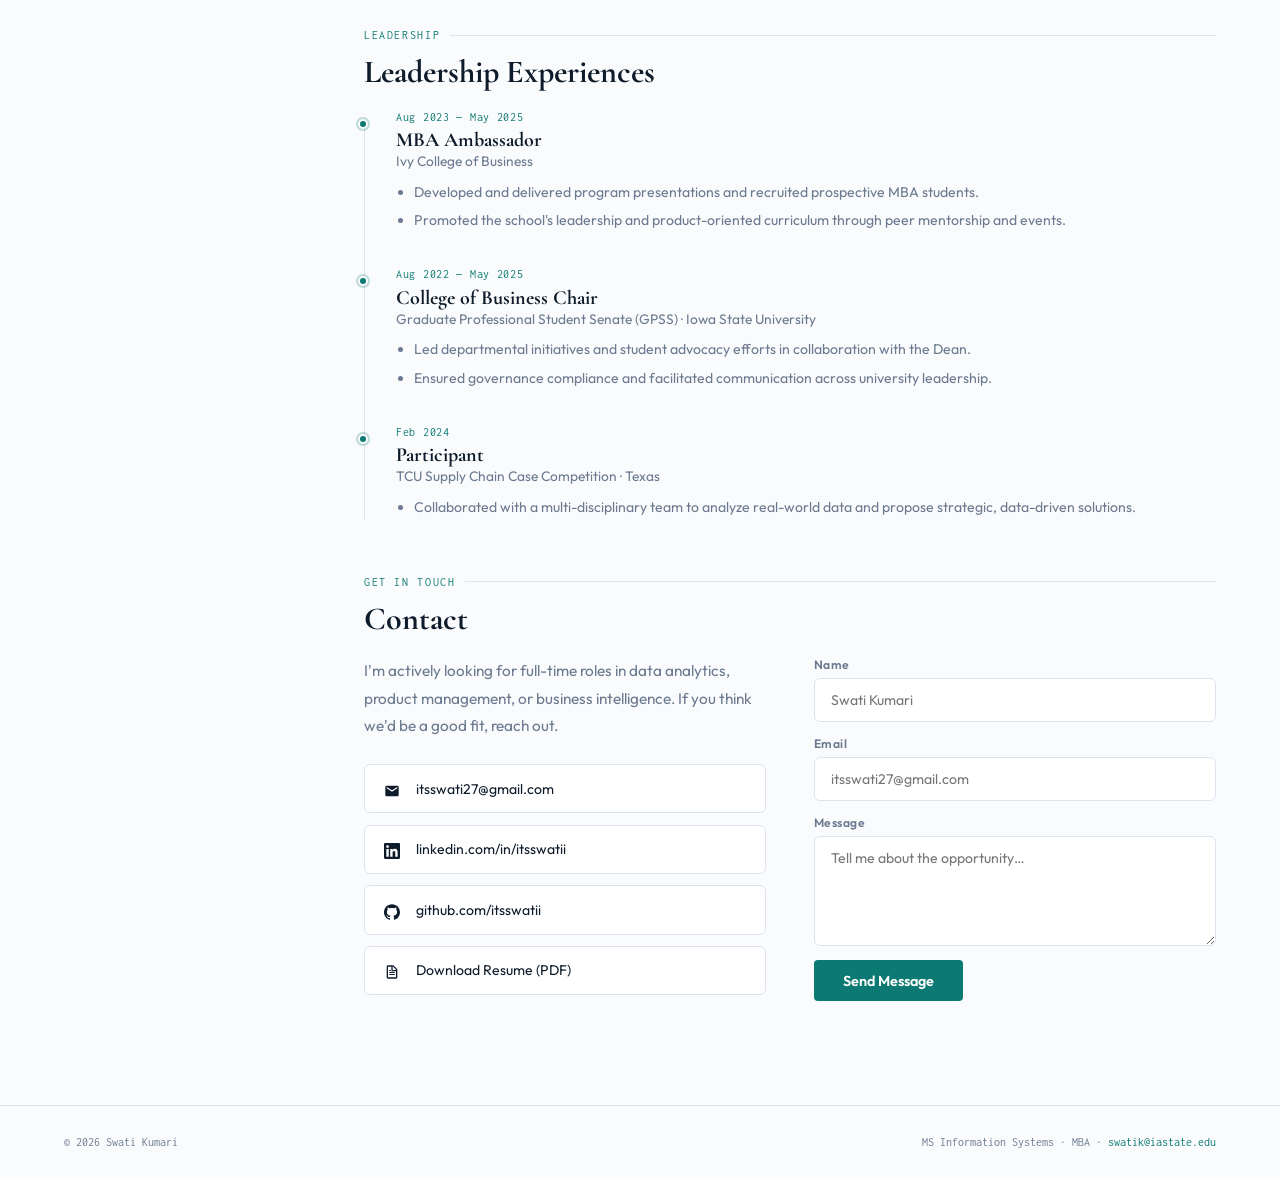
==== commit fdc43026: "update!!!" ====
--- a/about.html
+++ b/about.html
@@ -117,33 +117,68 @@
       <div class="timeline">
         <div class="tl-item">
           <div class="tl-dot"></div>
-          <div class="tl-period">Jun 2024 — Aug 2024</div>
-          <div class="tl-role">Data Analytics Intern</div>
-          <div class="tl-org">Company Name · City, State</div>
-          <ul class="tl-bullets">
-            <li>Built automated ETL pipelines reducing data processing time by 40% across 3 departments.</li>
-            <li>Created executive Tableau dashboards used in weekly leadership business reviews.</li>
-            <li>Collaborated with cross-functional teams to define KPIs for a new product launch.</li>
-          </ul>
-        </div>
-        <div class="tl-item">
-          <div class="tl-dot"></div>
-          <div class="tl-period">Jan 2024 — May 2024</div>
-          <div class="tl-role">Graduate Research Assistant</div>
-          <div class="tl-org">University Name · Information Systems Lab</div>
-          <ul class="tl-bullets">
-            <li>Researched enterprise AI adoption barriers; contributed to a peer-reviewed publication.</li>
-            <li>Analyzed survey data from 200+ organizations using R and structural equation modeling.</li>
-          </ul>
-        </div>
-        <div class="tl-item">
-          <div class="tl-dot"></div>
-          <div class="tl-period">May 2022 — Aug 2022</div>
-          <div class="tl-role">Business Technolog Intern</div>
-          <div class="tl-org">Company Name · City, State</div>
-          <ul class="tl-bullets">
-            <li>Documented current-state processes and identified automation opportunities for digital transformation initiative.</li>
-            <li>Assisted in CRM requirements gathering for a system serving 500+ users.</li>
+          <div class="tl-period">Oct 2025 — Present</div>
+          <div class="tl-role">Consumer Behaviour Research Fellow <span style="font-weight:400;opacity:0.7;">· Part-time</span></div>
+          <div class="tl-org">Iowa State University · Ivy College of Business · Ames, Iowa</div>
+          <ul class="tl-bullets">
+            <li>Conducting research on consumer behavior patterns to support academic and applied business insights.</li>
+            <li>Applying statistical data analysis techniques to evaluate consumer decision-making and market trends.</li>
+          </ul>
+        </div>
+        <div class="tl-item">
+          <div class="tl-dot"></div>
+          <div class="tl-period">Aug 2022 — May 2025</div>
+          <div class="tl-role">Graduate Assistant</div>
+          <div class="tl-org">Iowa State University · Ames, Iowa</div>
+          <ul class="tl-bullets">
+            <li>Assisted in teaching Python for Data Analysis, supporting 100+ students with coursework, labs, and hands-on exercises.</li>
+            <li>Graded assignments and provided detailed feedback to help students strengthen their analytical and programming skills.</li>
+            <li>Held office hours and one-on-one sessions to mentor students on data analysis concepts and best practices.</li>
+          </ul>
+        </div>
+        <div class="tl-item">
+          <div class="tl-dot"></div>
+          <div class="tl-period">May 2023 — July 2023</div>
+          <div class="tl-role">Data Science Intern</div>
+          <div class="tl-org">Iowa State University Extension and Outreach · Data Science for Public Good (AIIRA)</div>
+          <ul class="tl-bullets">
+            <li>Led a team of four interns to analyze local food market pricing and availability data (e.g., eggs and bacon) across counties, identifying regional price disparities and trends for producers and policymakers.</li>
+            <li>Built automated data collection workflows using web scraping and data validation techniques to gather and maintain up-to-date agricultural pricing and supply data from public sources.</li>
+            <li>Created geospatial visualizations and interactive maps to illustrate crop pricing patterns and supply–demand dynamics, supporting insights into crop flow efficiency and market optimization.</li>
+          </ul>
+        </div>
+        <div class="tl-item">
+          <div class="tl-dot"></div>
+          <div class="tl-period">Aug 2022 — Apr 2023</div>
+          <div class="tl-role">Data Analyst</div>
+          <div class="tl-org">Iowa State University · Ames, Iowa</div>
+          <ul class="tl-bullets">
+            <li>Worked with financial data and reports to support institutional decision-making and budget analysis.</li>
+            <li>Built and maintained Tableau dashboards to visualize financial performance and key operational metrics.</li>
+            <li>Developed and optimized SQL queries for data extraction, transformation, and reporting across university databases.</li>
+          </ul>
+        </div>
+        <div class="tl-item">
+          <div class="tl-dot"></div>
+          <div class="tl-period">Jun 2018 — Sept 2021</div>
+          <div class="tl-role">Data Analyst <span style="font-weight:400;opacity:0.7;">(Client: Google Display & Video 360)</span></div>
+          <div class="tl-org">Accenture · Hyderabad, India</div>
+          <ul class="tl-bullets">
+            <li>Analyzed programmatic advertising campaign performance across display and video channels, tracking metrics such as impressions, spend, reach, conversions, and pacing to support campaign optimization and budget decisions.</li>
+            <li>Created and maintained standardized performance reports and dashboards using SQL, Excel, and Looker / Data Studio, enabling sales and account teams to monitor campaign effectiveness and client KPIs.</li>
+            <li>Partnered with sales, account management, and product teams to investigate performance issues, validate data accuracy, and provide insights on targeting, inventory delivery, and creative performance.</li>
+            <li>Conducted trend, variance, and post-campaign analyses to evaluate the impact of bid strategies, audience segments, and flight changes, supporting data-driven recommendations for future campaigns.</li>
+          </ul>
+        </div>
+        <div class="tl-item">
+          <div class="tl-dot"></div>
+          <div class="tl-period">Feb 2016 — May 2018</div>
+          <div class="tl-role">Business Operations Analyst <span style="font-weight:400;opacity:0.7;">(Client: Google Fi)</span></div>
+          <div class="tl-org">Accenture · Hyderabad, India</div>
+          <ul class="tl-bullets">
+            <li>Analyzed subscriber lifecycle and operational performance (activations, churn, usage trends, billing accuracy) using SQL and Excel, supporting day-to-day decision making for customer operations and service planning teams across large-scale subscriber datasets.</li>
+            <li>Built and maintained recurring business reports and dashboards in Tableau / Google Looker to track KPIs such as ARPU, customer acquisition efficiency, support volume, and regional service performance.</li>
+            <li>Partnered with product, finance, and customer support teams to identify inefficiencies across onboarding, billing, and service delivery, translating analytical insights into actionable operational improvements and policy decisions.</li>
           </ul>
         </div>
       </div>
@@ -183,6 +218,43 @@
             <span class="sg-tag">AWS</span><span class="sg-tag">Azure</span><span class="sg-tag">ETL Pipelines</span>
             <span class="sg-tag">REST APIs</span><span class="sg-tag">System Design</span><span class="sg-tag">Git</span>
           </div>
+        </div>
+      </div>
+    </div>
+
+    <!-- LEADERSHIP -->
+    <div class="content-section reveal" id="leadership">
+      <div class="cs-label">Leadership</div>
+      <h2 class="cs-title">Leadership Experiences</h2>
+      <div class="timeline">
+        <div class="tl-item">
+          <div class="tl-dot"></div>
+          <div class="tl-period">Aug 2023 — May 2025</div>
+          <div class="tl-role">MBA Ambassador</div>
+          <div class="tl-org">Ivy College of Business</div>
+          <ul class="tl-bullets">
+            <li>Developed and delivered program presentations and recruited prospective MBA students.</li>
+            <li>Promoted the school's leadership and product-oriented curriculum through peer mentorship and events.</li>
+          </ul>
+        </div>
+        <div class="tl-item">
+          <div class="tl-dot"></div>
+          <div class="tl-period">Aug 2022 — May 2025</div>
+          <div class="tl-role">College of Business Chair</div>
+          <div class="tl-org">Graduate Professional Student Senate (GPSS) · Iowa State University</div>
+          <ul class="tl-bullets">
+            <li>Led departmental initiatives and student advocacy efforts in collaboration with the Dean.</li>
+            <li>Ensured governance compliance and facilitated communication across university leadership.</li>
+          </ul>
+        </div>
+        <div class="tl-item">
+          <div class="tl-dot"></div>
+          <div class="tl-period">Feb 2024</div>
+          <div class="tl-role">Participant</div>
+          <div class="tl-org">TCU Supply Chain Case Competition · Texas</div>
+          <ul class="tl-bullets">
+            <li>Collaborated with a multi-disciplinary team to analyze real-world data and propose strategic, data-driven solutions.</li>
+          </ul>
         </div>
       </div>
     </div>
